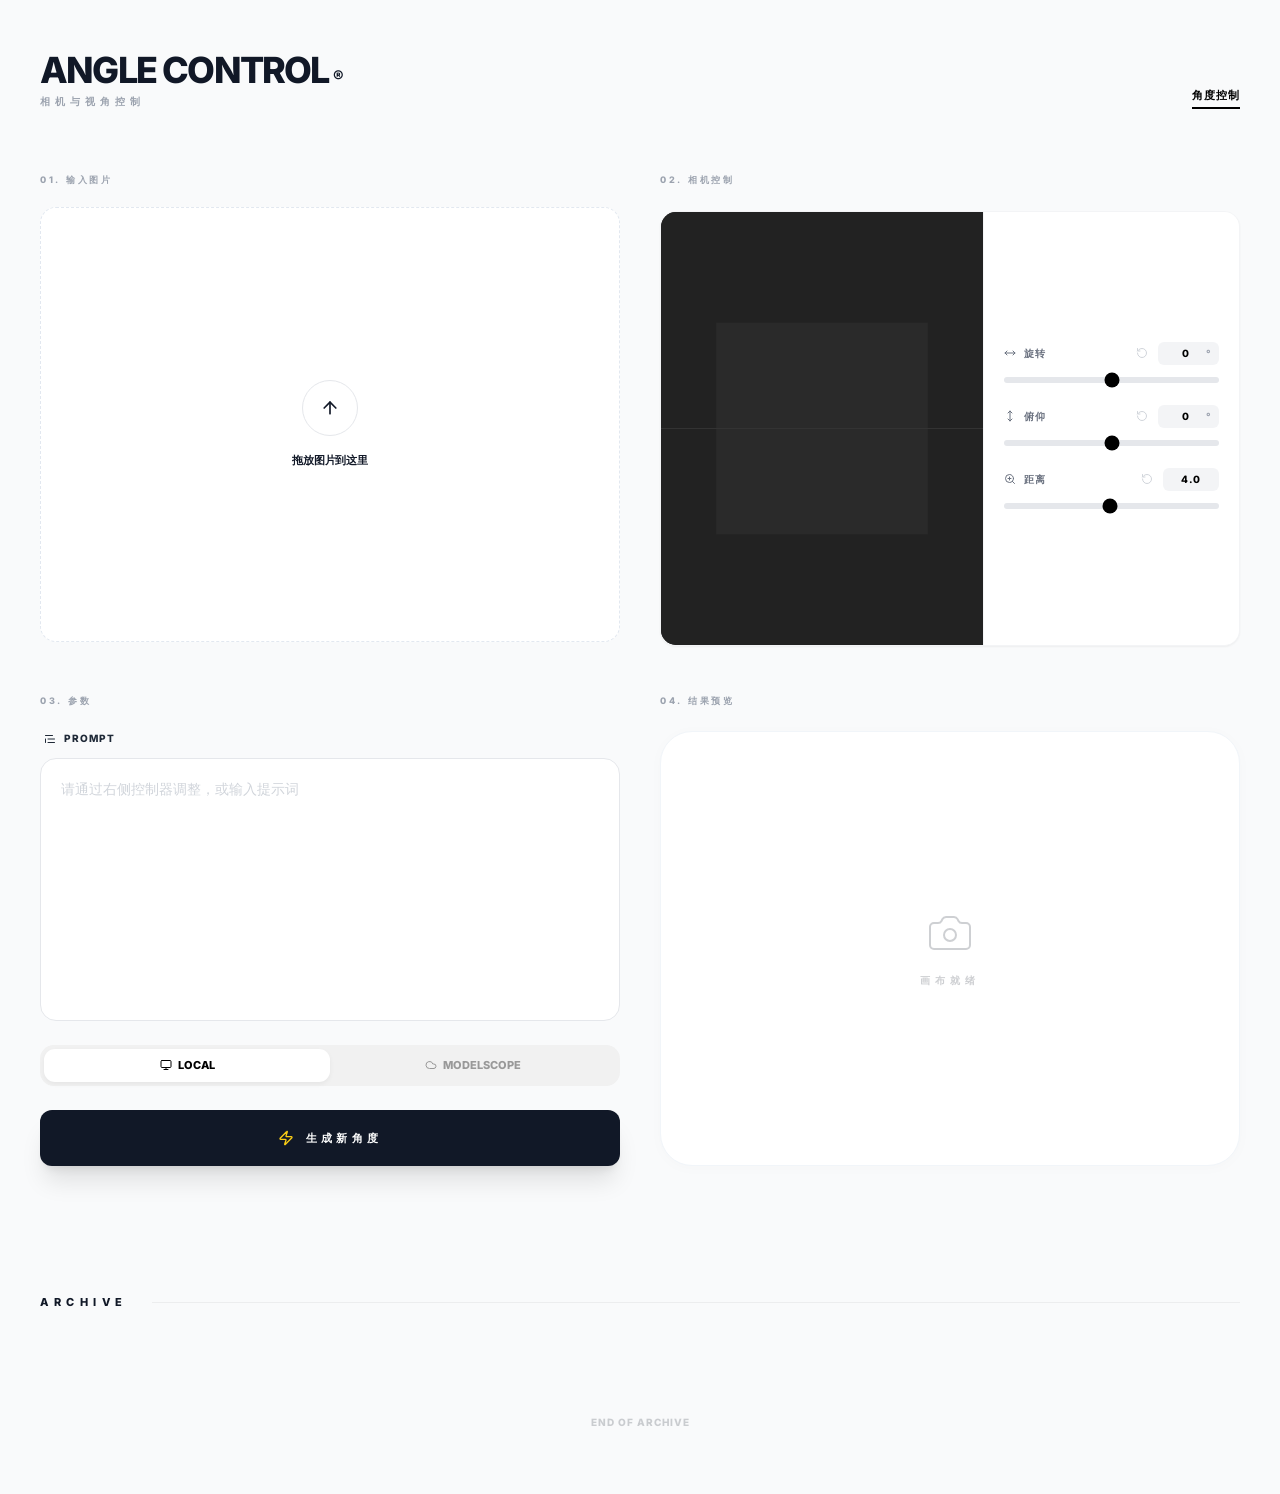
==== static/angle.html @ 1d572cfc "Add files via upload" ====
<!DOCTYPE html>
<html lang="zh-CN">

<head>
    <meta charset="UTF-8">
    <meta name="viewport" content="width=device-width, initial-scale=1.0">
    <link rel="icon" href="/static/images/logo.png" type="image/png">
    <title>Angle Control | 视角重塑</title>
    <script>
        (function(){
            try {
                var theme = localStorage.getItem('studio_theme') || localStorage.getItem('canvas_theme') || 'light';
                if(theme === 'dark') {
                    document.documentElement.classList.add('studio-theme-dark');
                    document.documentElement.classList.add('theme-dark');
                }
            } catch(e) {}
        })();
    </script>
    <script src="/static/vendor/js/tailwindcss-cdn.js?v=2026.05.25.4"></script>
    <script src="/static/vendor/js/lucide.js?v=2026.05.25.4"></script>
    <script src="/static/js/theme.js?v=2026.05.25.4"></script>
    <script src="/static/js/i18n.js?v=2026.05.25.4"></script>
    <script src="/static/js/image-preview.js?v=2026.05.25.4"></script>
    <script src="/static/js/history-bulk-manager.js?v=2026.05.25.4"></script>
    <script type="importmap">
        {
            "imports": {
                "three": "/static/vendor/js/three-0.160.0.module.js?v=2026.05.25.4"
            }
        }
    </script>
    <style>
        @import url('/static/vendor/css/fonts.css?v=2026.05.25.4');

        :root {
            --accent: #111827;
            --bg: #f9fafb;
            --card: #ffffff;
            --easing: cubic-bezier(0.4, 0, 0.2, 1);
        }

        /* --- 极简悬浮浅灰滚动条 (无底色/左移) --- */
        *::-webkit-scrollbar {
            width: 10px !important;
            height: 10px !important;
            background: transparent !important;
        }

        *::-webkit-scrollbar-track {
            background: transparent !important;
            border: none !important;
        }

        *::-webkit-scrollbar-thumb {
            background-color: #d8d8d8 !important;
            border: 3px solid transparent !important;
            border-right-width: 5px !important;
            /* 增加右侧间距，使滚动条向左位移 */
            background-clip: padding-box !important;
            border-radius: 10px !important;
        }

        *::-webkit-scrollbar-thumb:hover {
            background-color: #c0c0c0 !important;
        }

        *::-webkit-scrollbar-corner {
            background: transparent !important;
        }

        * {
            scrollbar-width: thin !important;
            scrollbar-color: #d8d8d8 transparent !important;
        }

        body {
            background-color: var(--bg);
            font-family: 'Inter', -apple-system, sans-serif;
            color: var(--accent);
            -webkit-font-smoothing: antialiased;
        }

        .container-box {
            max-width: 1280px;
            margin: 0 auto;
            padding: 0 40px;
            margin-top: 50px;
        }

        /* 统一组件风格 */
        .glass-btn {
            background: #111827;
            transition: all 0.3s var(--easing);
        }

        .glass-btn:hover {
            background: #000;
            transform: translateY(-1px);
            box-shadow: 0 12px 24px rgba(0, 0, 0, 0.1);
        }

        .glass-btn:active {
            transform: scale(0.98);
        }

        .upload-item {
            background: var(--card);
            border: 1px dashed #e2e8f0;
            transition: all 0.4s var(--easing);
        }

        .upload-item:hover {
            border-color: #000;
            background: #fff;
            transform: translateY(-2px);
        }

        .result-frame {
            background: #ffffff;
            border-radius: 32px;
            border: 1px solid #f1f5f9;
            box-shadow: 0 2px 15px rgba(0, 0, 0, 0.02);
        }

        .masonry-grid {
            display: grid;
            grid-template-columns: repeat(2, 1fr);
            gap: 1.25rem;
        }

        @media (min-width: 768px) {
            .masonry-grid {
                grid-template-columns: repeat(4, 1fr);
            }
        }

        .masonry-item {
            aspect-ratio: 1 / 1;
            background: #fff;
            border: 1px solid #f1f5f9;
            border-radius: 24px;
            overflow: hidden;
            transition: all 0.5s var(--easing);
            position: relative;
        }

        .masonry-item:hover {
            transform: translateY(-6px);
            box-shadow: 0 20px 40px rgba(0, 0, 0, 0.08);
        }

        .nano-input {
            background: #ffffff;
            border-radius: 16px;
            transition: all 0.3s ease;
            border: 1px solid #e5e7eb;
        }

        .nano-input:focus {
            background: #ffffff;
            box-shadow: 0 0 0 2px #000;
            border-color: transparent;
        }

        @keyframes b-loading {
            0% {
                transform: scale(1);
                background: #000;
            }

            50% {
                transform: scale(1.15);
                background: #444;
            }

            100% {
                transform: scale(1);
                background: #000;
            }
        }

        .loading-box {
            width: 10px;
            height: 10px;
            animation: b-loading 1s infinite var(--easing);
        }

        /* 复合切换组件样式 - 来自 zimage */
        .mode-switcher {
            position: relative;
            background: #f1f1f1;
            padding: 4px;
            border-radius: 14px;
            display: flex;
            width: 100%;
        }

        .mode-btn {
            position: relative;
            z-index: 10;
            flex: 1;
            padding: 8px 0;
            text-align: center;
            font-size: 11px;
            font-weight: 800;
            text-transform: uppercase;
            color: #999;
            transition: color 0.3s ease;
            cursor: pointer;
        }

        .mode-btn.active {
            color: #000;
        }

        .mode-glider {
            position: absolute;
            height: calc(100% - 8px);
            width: calc(50% - 4px);
            background: #fff;
            border-radius: 11px;
            box-shadow: 0 2px 5px rgba(0, 0, 0, 0.05);
            transition: transform 0.3s var(--easing);
            z-index: 1;
        }
    </style>
    <link rel="stylesheet" href="/static/css/theme.css?v=2026.05.25.4">
</head>

<body class="selection:bg-black selection:text-white">

    <div class="container-box">
        <header class="flex flex-col md:flex-row justify-between items-end mb-16 gap-6">
            <div class="space-y-1">
                <h1 class="text-4xl font-extrabold tracking-[-0.05em] flex items-center">
                    ANGLE CONTROL<span class="text-base mt-3 ml-1">®</span>
                </h1>
                <p class="text-[10px] font-bold uppercase tracking-[0.5em] text-gray-400" data-i18n="studio.cameraPerspective">Camera & Perspective Control
                </p>
            </div>
            <nav class="flex gap-8 text-[11px] font-bold uppercase tracking-widest text-gray-500">
                <span class="text-black border-b-2 border-black pb-1" data-i18n="nav.angle">Angle</span>
            </nav>
        </header>

        <main class="space-y-12">
            <!-- Row 1: Upload and 3D Control -->
            <div class="grid grid-cols-1 md:grid-cols-2 gap-10 items-start">
                <section class="group w-full">
                    <h3 class="text-[9px] font-black uppercase tracking-[0.3em] mb-5 text-gray-400">01. <span data-i18n="studio.inputSource">Input Source</span>
                    </h3>
                    <div id="dropzone"
                        class="upload-item relative overflow-hidden rounded-2xl aspect-[4/3] flex flex-col items-center justify-center cursor-pointer">
                        <input type="file" id="fileInput" class="hidden" accept="image/*">

                        <div id="uploadContent" class="text-center space-y-4">
                            <div
                                class="w-14 h-14 rounded-full border border-gray-200 bg-white flex items-center justify-center mx-auto group-hover:bg-black group-hover:text-white group-hover:border-black transition-all duration-500">
                                <i data-lucide="arrow-up" class="w-5 h-5"></i>
                            </div>
                            <p class="text-[11px] font-bold uppercase tracking-tight" data-i18n="studio.dropImage">Drop image here</p>
                        </div>

                        <img id="previewImg" class="hidden absolute inset-0 w-full h-full object-cover">

                        <div id="changeOverlay"
                            class="hidden absolute inset-0 bg-black/10 backdrop-blur-sm items-center justify-center opacity-0 hover:opacity-100 transition-opacity">
                            <span
                                class="bg-white px-5 py-2 rounded-full text-[10px] font-bold uppercase tracking-widest shadow-2xl" data-i18n="studio.change">Change</span>
                        </div>
                    </div>
                </section>

                <section id="cameraControl" class="space-y-6 w-full">
                    <h3 class="text-[9px] font-black uppercase tracking-[0.3em] text-gray-400">02. <span data-i18n="studio.cameraControl">Camera Control</span></h3>
                    <div
                        class="w-full aspect-[4/3] flex flex-col md:flex-row bg-white rounded-2xl border border-gray-100 shadow-sm overflow-hidden">
                        <!-- 3D View -->
                        <div id="threeContainer" class="relative flex-1 bg-[#222] h-full min-h-0"></div>

                        <!-- Controls -->
                        <div
                            class="w-full md:w-64 flex-shrink-0 p-5 flex flex-col justify-center gap-4 border-l border-gray-100 bg-white overflow-y-auto">
                            <!-- Horizontal -->
                            <div class="space-y-3">
                                <div
                                    class="flex justify-between items-center text-[10px] font-bold uppercase tracking-wider text-gray-500">
                                    <div class="flex items-center gap-2">
                                        <i data-lucide="move-horizontal" class="w-3 h-3"></i>
                                        <span data-i18n="studio.rotation">Rotation</span>
                                    </div>
                                    <div class="flex items-center gap-1.5">
                                        <button onclick="resetControl('h')"
                                            class="text-gray-300 hover:text-black transition-colors p-1" title="Reset">
                                            <i data-lucide="rotate-ccw" class="w-3 h-3"></i>
                                        </button>
                                        <div class="flex items-center bg-gray-100 rounded-md px-2">
                                            <input type="number" id="val-horizontal" value="0"
                                                class="w-10 bg-transparent py-1 text-black text-center outline-none border-none p-0 text-[10px] font-bold [appearance:textfield] [&::-webkit-outer-spin-button]:appearance-none [&::-webkit-inner-spin-button]:appearance-none"
                                                oninput="syncInput('h')">
                                            <span class="text-gray-400 select-none text-[10px]">°</span>
                                        </div>
                                    </div>
                                </div>
                                <input type="range" id="rotate-h" min="-90" max="90" value="0"
                                    class="w-full h-1.5 bg-gray-200 rounded-lg appearance-none cursor-pointer accent-black">
                            </div>

                            <!-- Vertical -->
                            <div class="space-y-3">
                                <div
                                    class="flex justify-between items-center text-[10px] font-bold uppercase tracking-wider text-gray-500">
                                    <div class="flex items-center gap-2">
                                        <i data-lucide="move-vertical" class="w-3 h-3"></i>
                                        <span data-i18n="studio.pitch">Pitch</span>
                                    </div>
                                    <div class="flex items-center gap-1.5">
                                        <button onclick="resetControl('v')"
                                            class="text-gray-300 hover:text-black transition-colors p-1" title="Reset">
                                            <i data-lucide="rotate-ccw" class="w-3 h-3"></i>
                                        </button>
                                        <div class="flex items-center bg-gray-100 rounded-md px-2">
                                            <input type="number" id="val-vertical" value="0"
                                                class="w-10 bg-transparent py-1 text-black text-center outline-none border-none p-0 text-[10px] font-bold [appearance:textfield] [&::-webkit-outer-spin-button]:appearance-none [&::-webkit-inner-spin-button]:appearance-none"
                                                oninput="syncInput('v')">
                                            <span class="text-gray-400 select-none text-[10px]">°</span>
                                        </div>
                                    </div>
                                </div>
                                <input type="range" id="rotate-v" min="-90" max="90" value="0"
                                    class="w-full h-1.5 bg-gray-200 rounded-lg appearance-none cursor-pointer accent-black">
                            </div>

                            <!-- Distance -->
                            <div class="space-y-3">
                                <div
                                    class="flex justify-between items-center text-[10px] font-bold uppercase tracking-wider text-gray-500">
                                    <div class="flex items-center gap-2">
                                        <i data-lucide="zoom-in" class="w-3 h-3"></i>
                                        <span data-i18n="studio.distance">Distance</span>
                                    </div>
                                    <div class="flex items-center gap-1.5">
                                        <button onclick="resetControl('d')"
                                            class="text-gray-300 hover:text-black transition-colors p-1" title="Reset">
                                            <i data-lucide="rotate-ccw" class="w-3 h-3"></i>
                                        </button>
                                        <div class="flex items-center bg-gray-100 rounded-md px-2">
                                            <input type="number" id="val-distance" value="4.0" step="0.1"
                                                class="w-10 bg-transparent py-1 text-black text-center outline-none border-none p-0 text-[10px] font-bold [appearance:textfield] [&::-webkit-outer-spin-button]:appearance-none [&::-webkit-inner-spin-button]:appearance-none"
                                                oninput="syncInput('d')">
                                        </div>
                                    </div>
                                </div>
                                <input type="range" id="distance" min="0.1" max="8" value="4" step="0.1"
                                    class="w-full h-1.5 bg-gray-200 rounded-lg appearance-none cursor-pointer accent-black">
                            </div>
                        </div>
                    </div>
                </section>
            </div>

            <!-- Row 2: Parameters & Result -->
            <div class="grid grid-cols-1 md:grid-cols-2 gap-10 items-stretch">
                <section class="flex flex-col space-y-6">
                    <h3 class="text-[9px] font-black uppercase tracking-[0.3em] text-gray-400">03. <span data-i18n="studio.parameters">Parameters</span></h3>

                    <div class="space-y-3 flex-1 flex flex-col">
                        <div class="flex items-center gap-2 text-gray-800 ml-1">
                            <i data-lucide="text-quote" class="w-3 h-3"></i>
                            <span class="text-[10px] font-bold uppercase tracking-widest">Prompt</span>
                        </div>
                        <textarea id="promptInput"
                            class="nano-input w-full flex-1 p-5 text-sm outline-none resize-none placeholder-gray-300"
                            placeholder="请通过右侧控制器调整，或输入提示词"></textarea>
                    </div>

                    <!-- Engine Switcher -->
                    <div class="mode-switcher">
                        <div id="modeLocal" class="mode-btn active flex items-center justify-center gap-1.5"
                            onclick="switchEngine('local')">
                            <i data-lucide="monitor" class="w-3 h-3"></i>
                            <span>Local</span>
                        </div>
                        <div id="modeCloud" class="mode-btn flex items-center justify-center gap-1.5"
                            onclick="switchEngine('cloud')">
                            <i data-lucide="cloud" class="w-3 h-3"></i>
                            <span>ModelScope</span>
                        </div>
                        <div id="glider" class="mode-glider"></div>
                    </div>

                    <button id="genBtn" onclick="handleGenerate()"
                        class="glass-btn w-full py-5 text-white rounded-xl font-bold text-[11px] uppercase tracking-[0.4em] flex items-center justify-center gap-3 shadow-xl shadow-black/10 disabled:opacity-50 disabled:cursor-not-allowed">
                        <i data-lucide="zap" id="btnIcon" class="w-4 h-4 text-yellow-400"></i>
                        <span id="btnText" data-i18n="studio.generateAngle">Generate New Angle</span>
                    </button>
                </section>

                <section class="space-y-6 flex flex-col">
                    <h3 class="text-[9px] font-black uppercase tracking-[0.3em] text-gray-400">04. <span data-i18n="studio.resultPreview">Result Preview</span></h3>
                    <div id="resultBox"
                        class="result-frame relative aspect-[4/3] w-full flex items-center justify-center overflow-hidden group">
                        <div id="emptyState" class="text-center space-y-4 opacity-20">
                            <i data-lucide="camera" class="w-12 h-12 mx-auto stroke-[1px]"></i>
                            <p class="text-[10px] font-black tracking-[0.5em] uppercase" data-i18n="studio.canvasReady">Canvas Ready</p>
                        </div>

                        <div id="loadingState" class="hidden flex flex-col items-center gap-5 w-full max-w-[80%]">
                            <div class="loading-box"></div>
                            <p class="text-[10px] font-bold uppercase tracking-[0.4em] animate-pulse" data-i18n="studio.processing">Processing...</p>
                            <!-- Progress Bar -->
                            <div id="cloud-progress-container" class="hidden w-full mt-4">
                                <div class="flex justify-between text-[9px] font-bold text-gray-400 mb-1 uppercase tracking-widest">
                                    <span id="cloud-status-text">Pending...</span>
                                    <span id="cloud-percent">0%</span>
                                </div>
                                <div class="w-full bg-gray-100 rounded-full h-1.5 overflow-hidden">
                                    <div id="cloud-progress-bar" class="bg-black h-full rounded-full transition-all duration-300" style="width: 0%"></div>
                                </div>
                            </div>
                        </div>

                        <div id="textResult"
                            class="hidden w-full h-full p-12 flex flex-col items-center justify-center text-center space-y-8">
                            <i data-lucide="terminal" class="w-12 h-12 text-gray-300 mx-auto"></i>
                            <div class="space-y-4 max-w-md">
                                <p class="text-[10px] font-bold uppercase tracking-[0.5em] text-gray-400" data-i18n="studio.generatedCommand">Generated
                                    Command
                                </p>
                                <h2 id="generatedText" class="text-2xl font-bold leading-relaxed text-gray-900"></h2>
                            </div>
                            <button onclick="copyText()"
                                class="px-8 py-3 bg-gray-100 hover:bg-black hover:text-white rounded-full text-[10px] font-bold uppercase tracking-widest transition-all flex items-center gap-2">
                                <i data-lucide="copy" class="w-3 h-3"></i><span data-i18n="studio.copy">Copy</span>
                            </button>
                        </div>

                        <img id="outputImg"
                            class="hidden w-full h-full object-contain p-8 cursor-zoom-in transition-all duration-700 hover:scale-[1.02]"
                            onclick="zoomImage()">

                        <a id="downloadBtn" href="#" download
                            class="hidden absolute bottom-8 right-8 w-14 h-14 bg-white shadow-2xl rounded-2xl flex items-center justify-center hover:bg-black hover:text-white transition-all duration-500 border border-gray-100">
                            <i data-lucide="download" class="w-5 h-5"></i>
                        </a>
                    </div>
                </section>
            </div>
        </main>

        <section class="mt-32">
            <div class="flex items-center gap-6 mb-10">
                <h2 class="text-[11px] font-black uppercase tracking-[0.5em]">Archive</h2>
                <div class="h-px flex-1 bg-black/5"></div>
            </div>
            <div id="masonry" class="masonry-grid"></div>
            <div id="loadMoreTrigger"
                class="py-16 text-center opacity-20 text-[10px] font-bold uppercase tracking-widest">
                End of Archive
            </div>
        </section>
    </div>

    <div id="lightbox" onclick="handleOutsideClick(event)"
        class="hidden fixed inset-0 z-50 bg-white/95 backdrop-blur-3xl flex items-center justify-center p-8">
        <button onclick="closeLightbox()"
            class="absolute top-10 right-10 p-2 hover:rotate-90 transition-transform duration-500">
            <i data-lucide="x" class="w-8 h-8"></i>
        </button>

        <div class="w-full h-full flex flex-col items-center justify-center" style="max-width:min(1280px, 92vw)">
            <div id="lightboxFrame" class="studio-preview-frame hidden">
                <img id="lightboxImg" src="" class="studio-preview-img" alt="preview">
                <div id="lightboxRes" data-no-pan
                    class="absolute top-4 left-4 bg-black/30 backdrop-blur-md border border-white/20 text-white px-3 py-1.5 rounded-full text-[10px] font-medium tracking-wider opacity-0 transition-opacity duration-300 pointer-events-none z-10">
                </div>
            </div>
            <div class="mt-8">
                <button onclick="downloadLightboxImage()"
                    class="px-10 py-4 bg-black text-white rounded-full text-[10px] font-black uppercase tracking-widest flex items-center gap-3 shadow-xl">
                    <i data-lucide="save" class="w-4 h-4"></i> Save Master
                </button>
            </div>
        </div>
    </div>

    <script type="module">
        import * as THREE from 'three';

        // Initialize WebSocket Listener for Cloud Progress
        window.addEventListener('message', function(event) {
            const data = event.data;
            if (data && data.type === 'cloud_status') {
                updateCloudProgress(data);
            }
        });

        function updateCloudProgress(data) {
            const container = document.getElementById('cloud-progress-container');
            const statusText = document.getElementById('cloud-status-text');
            const progressBar = document.getElementById('cloud-progress-bar');
            const percentText = document.getElementById('cloud-percent');

            if (!container || !statusText || !progressBar) return;

            // Show container if hidden
            if (container.classList.contains('hidden')) {
                container.classList.remove('hidden');
            }

            // Update UI
            if (data.status) {
                // Simplify status text (remove internal details if needed)
                let displayStatus = data.status;
                if (displayStatus.includes("PENDING")) displayStatus = "Queueing...";
                if (displayStatus.includes("RUNNING")) displayStatus = "Generating...";
                statusText.innerText = displayStatus;
            }

            if (typeof data.progress !== 'undefined' && typeof data.total !== 'undefined') {
                const percent = Math.min(100, Math.round((data.progress / data.total) * 100));
                progressBar.style.width = `${percent}%`;
                percentText.innerText = `${percent}%`;
            }
        }

        const container = document.getElementById('threeContainer');
        const scene = new THREE.Scene();
        scene.background = new THREE.Color(0x222222);

        // Camera setup
        const camera = new THREE.PerspectiveCamera(75, 1, 0.1, 1000);

        // Renderer setup
        const renderer = new THREE.WebGLRenderer({ antialias: true, alpha: true });
        renderer.setSize(container.clientWidth, container.clientHeight);
        renderer.setPixelRatio(window.devicePixelRatio);
        container.appendChild(renderer.domElement);

        // Objects
        const geometry = new THREE.PlaneGeometry(3, 3);
        const material = new THREE.MeshStandardMaterial({
            color: 0x444444,
            side: THREE.DoubleSide
        });
        const cube = new THREE.Mesh(geometry, material);
        scene.add(cube);

        const gridHelper = new THREE.GridHelper(20, 20, 0x444444, 0x333333);
        scene.add(gridHelper);

        // Lighting
        const ambientLight = new THREE.AmbientLight(0xffffff, 0.6);
        scene.add(ambientLight);
        const pointLight = new THREE.DirectionalLight(0xffffff, 1);
        pointLight.position.set(5, 10, 7);
        scene.add(pointLight);

        // Camera Logic
        const sliderH = document.getElementById('rotate-h');
        const sliderV = document.getElementById('rotate-v');
        const sliderD = document.getElementById('distance');
        const valH = document.getElementById('val-horizontal');
        const valV = document.getElementById('val-vertical');
        const valD = document.getElementById('val-distance');

        window.updateCamera = function () {
            const lon = parseFloat(sliderH.value);
            const lat = parseFloat(sliderV.value);
            const dist = parseFloat(sliderD.value);

            // Sync inputs (avoid overwriting if active)
            if (document.activeElement !== valH) valH.value = lon;
            if (document.activeElement !== valV) valV.value = lat;
            if (document.activeElement !== valD) valD.value = dist.toFixed(1);

            const phi = THREE.MathUtils.degToRad(90 - lat);
            const theta = THREE.MathUtils.degToRad(lon);

            camera.position.x = dist * Math.sin(phi) * Math.sin(theta);
            camera.position.y = dist * Math.cos(phi);
            camera.position.z = dist * Math.sin(phi) * Math.cos(theta);
            camera.lookAt(0, 0, 0);

            // Real-time update prompt
            updatePromptWithAngle(lon, lat, dist);
        }

        window.syncInput = (type) => {
            if (type === 'h') {
                let v = parseFloat(valH.value);
                if (!isNaN(v)) sliderH.value = v;
            } else if (type === 'v') {
                let v = parseFloat(valV.value);
                if (!isNaN(v)) sliderV.value = v;
            } else if (type === 'd') {
                let v = parseFloat(valD.value);
                if (!isNaN(v)) sliderD.value = v;
            }
            window.updateCamera();
        };

        window.resetControl = (type) => {
            if (type === 'h') {
                sliderH.value = 0;
                valH.value = 0;
            } else if (type === 'v') {
                sliderV.value = 0;
                valV.value = 0;
            } else if (type === 'd') {
                sliderD.value = 4;
                valD.value = 4;
            }
            window.updateCamera();
        };

        function updatePromptWithAngle(h, v, d) {
            let parts = [];
            if (h !== 0) {
                const dir = h > 0 ? "向右" : "向左";
                parts.push(`${dir}旋转${Math.abs(h)}度`);
            }
            if (v !== 0) {
                const dir = v > 0 ? "俯视" : "仰视";
                parts.push(`${dir}${Math.abs(v)}度`);
            }

            // Distance logic
            let lensText = "";
            if (d > 4) {
                lensText = "使用广角镜头";
            } else if (d < 4) {
                lensText = "使用特写镜头";
            }

            // Removed "保持原位" default text to show placeholder

            let resultText = "";
            if (parts.length > 0) {
                resultText = `将相机${parts.join("，")}`;
            }

            if (lensText) {
                resultText += (resultText ? "，" : "将相机") + lensText;
            }

            const promptInput = document.getElementById('promptInput');
            let currentText = promptInput.value;

            // Regex to find existing angle command (including lens info)
            const regex = /将相机.*?(?=(\n|$))/g;

            if (regex.test(currentText)) {
                // Replace existing
                promptInput.value = currentText.replace(regex, resultText);
            } else {
                // Append if not exists and resultText is not empty
                if (resultText) {
                    if (currentText.trim()) {
                        promptInput.value = currentText.trim() + '\n' + resultText;
                    } else {
                        promptInput.value = resultText;
                    }
                }
            }
        }

        sliderH.addEventListener('input', window.updateCamera);
        sliderV.addEventListener('input', window.updateCamera);
        sliderD.addEventListener('input', window.updateCamera);
        window.updateCamera();

        // Animation Loop
        function animate() {
            requestAnimationFrame(animate);
            renderer.render(scene, camera);
        }
        animate();

        // Handle Resize
        const resizeObserver = new ResizeObserver(() => {
            const w = container.clientWidth;
            const h = container.clientHeight;
            camera.aspect = w / h;
            camera.updateProjectionMatrix();
            renderer.setSize(w, h);
        });
        resizeObserver.observe(container);

        // Expose function to update texture
        window.update3DTexture = (url) => {
            new THREE.TextureLoader().load(url, (texture) => {
                texture.colorSpace = THREE.SRGBColorSpace;

                // Adjust plane aspect ratio to match image
                const imageAspect = texture.image.width / texture.image.height;
                cube.scale.set(1, 1 / imageAspect, 1);
                if (imageAspect > 1) {
                    cube.scale.set(1, 1 / imageAspect, 1);
                    // Reset base scale to 3
                    cube.geometry.dispose();
                    cube.geometry = new THREE.PlaneGeometry(3, 3 / imageAspect);
                    cube.scale.set(1, 1, 1);
                } else {
                    cube.geometry.dispose();
                    cube.geometry = new THREE.PlaneGeometry(3 * imageAspect, 3);
                    cube.scale.set(1, 1, 1);
                }

                cube.material = new THREE.MeshBasicMaterial({
                    map: texture,
                    side: THREE.DoubleSide
                });
                cube.material.needsUpdate = true;

                // Show control panel (already visible, but keep logic safe)
                document.getElementById('cameraControl').classList.remove('hidden');

                // Force resize check after texture load
                setTimeout(() => {
                    const w = container.clientWidth;
                    const h = container.clientHeight;
                    camera.aspect = w / h;
                    camera.updateProjectionMatrix();
                    renderer.setSize(w, h);
                }, 100);
            });
        };
    </script>

    <script>
        lucide.createIcons();
        function tr(key){ return window.StudioI18n ? StudioI18n.t(key) : key; }
        function applyLanguage(lang){
            if(lang && window.StudioI18n) StudioI18n.set(lang);
            document.title = tr('nav.angle');
            const btnText = document.getElementById('btnText');
            if(btnText && !document.getElementById('genBtn')?.disabled) btnText.textContent = tr('studio.generateAngle');
        }
        window.addEventListener('message', event => {
            if(event.data?.type === 'studio-lang') applyLanguage(event.data.lang);
        });
        window.addEventListener('studio-lang-change', () => { document.title = tr('nav.angle'); });
        
        // --- Engine Switcher Logic (UI Only) ---
        let currentEngine = 'local';
        const ENGINE_MODE_KEY = 'angle_engine_mode';

        window.switchEngine = function(mode) {
            currentEngine = mode;
            localStorage.setItem(ENGINE_MODE_KEY, mode);

            const glider = document.getElementById('glider');
            const localBtn = document.getElementById('modeLocal');
            const cloudBtn = document.getElementById('modeCloud');

            if (mode === 'local') {
                glider.style.transform = 'translateX(0)';
                localBtn.classList.add('active');
                cloudBtn.classList.remove('active');
            } else {
                glider.style.transform = 'translateX(100%)';
                cloudBtn.classList.add('active');
                localBtn.classList.remove('active');
            }
        };

        function generateUUID() {
            if (typeof crypto !== 'undefined' && crypto.randomUUID) {
                try { return crypto.randomUUID(); } catch (e) { }
            }
            return 'xxxxxxxx-xxxx-4xxx-yxxx-xxxxxxxxxxxx'.replace(/[xy]/g, function (c) {
                var r = Math.random() * 16 | 0, v = c == 'x' ? r : (r & 0x3 | 0x8);
                return v.toString(16);
            });
        }
        const CLIENT_ID = localStorage.getItem("client_id") || generateUUID();
        localStorage.setItem("client_id", CLIENT_ID);

        let uploadedPath = "";
        let uploadedFile = null; // Store raw file for cloud upload
        let currentResult = null;
        let allHistory = [];
        let currentIndex = 0;
        const PAGE_SIZE = 30;

        const dropzone = document.getElementById('dropzone');
        const fileInput = document.getElementById('fileInput');
        const previewImg = document.getElementById('previewImg');
        const promptInput = document.getElementById('promptInput');

        dropzone.onclick = () => fileInput.click();
        fileInput.onchange = (e) => handleFile(e.target.files[0]);

        // Drag and Drop
        dropzone.addEventListener('dragover', (e) => {
            e.preventDefault();
            dropzone.classList.add('border-black', 'bg-gray-50');
        });
        dropzone.addEventListener('dragleave', () => {
            dropzone.classList.remove('border-black', 'bg-gray-50');
        });
        dropzone.addEventListener('drop', (e) => {
            e.preventDefault();
            dropzone.classList.remove('border-black', 'bg-gray-50');
            if (e.dataTransfer.files && e.dataTransfer.files[0]) {
                handleFile(e.dataTransfer.files[0]);
            }
        });

        // Paste support
        let isHovering = false;
        dropzone.addEventListener('mouseenter', () => isHovering = true);
        dropzone.addEventListener('mouseleave', () => isHovering = false);
        window.addEventListener('paste', (e) => {
            if (!isHovering) return;
            const items = (e.clipboardData || e.originalEvent.clipboardData).items;
            for (let item of items) {
                if (item.kind === 'file' && item.type.startsWith('image/')) {
                    const file = item.getAsFile();
                    handleFile(file);
                    break;
                }
            }
        });

        async function handleFile(file) {
            if (!file) return;
            uploadedFile = file; // Store for cloud usage
            const btn = document.getElementById('genBtn');
            const btnText = document.getElementById('btnText');

            btn.disabled = true;
            btnText.innerText = tr('studio.uploading');

            const reader = new FileReader();
            reader.onload = (e) => {
                previewImg.src = e.target.result;
                previewImg.classList.remove('hidden');
                document.getElementById('uploadContent').classList.add('opacity-0');
                document.getElementById('changeOverlay').classList.replace('hidden', 'flex');

                // Automatically apply to 3D scene
                if (window.update3DTexture) {
                    window.update3DTexture(e.target.result);
                }
            };
            reader.readAsDataURL(file);

            const formData = new FormData();
            formData.append('files', file);
            try {
                const res = await fetch('/api/upload', { method: 'POST', body: formData });
                const data = await res.json();
                uploadedPath = data.files[0].comfy_name;
                btn.disabled = false;
                btnText.innerText = tr('studio.generateAngle');
            } catch (err) {
                console.error("Upload error");
                btnText.innerText = tr('studio.uploadFailed');
                btn.disabled = false;
            }
        }

        function applyAngleToPrompt() {
            const h = parseInt(document.getElementById('rotate-h').value);
            const v = parseInt(document.getElementById('rotate-v').value);

            let parts = [];
            if (h !== 0) {
                const dir = h > 0 ? "向右" : "向左";
                parts.push(`${dir}旋转${Math.abs(h)}度`);
            }
            if (v !== 0) {
                const dir = v > 0 ? "俯视" : "仰视";
                parts.push(`${dir}${Math.abs(v)}度`);
            }

            if (parts.length === 0) {
                parts.push("保持原位");
            }

            const resultText = `将相机${parts.join("，")}`;

            const promptInput = document.getElementById('promptInput');
            // Check if there is existing content, if so append new line
            if (promptInput.value.trim()) {
                promptInput.value += '\n' + resultText;
            } else {
                promptInput.value = resultText;
            }

            // Visual feedback
            promptInput.style.transition = "0.2s";
            promptInput.style.borderColor = "#000";
            promptInput.style.boxShadow = "0 0 0 2px rgba(0,0,0,0.1)";
            setTimeout(() => {
                promptInput.style.borderColor = "";
                promptInput.style.boxShadow = "";
            }, 500);
        }

        async function runCloudTask() {
            if (!uploadedFile) throw new Error("Please upload an image first");

            // Get token from centralized management (Personal -> Global)
            let token = localStorage.getItem('modelscope_api_token');
            
            if (!token) {
                try {
                    const res = await fetch('/api/config/token');
                    if (res.ok) {
                        const data = await res.json();
                        if (data.token) token = data.token;
                    }
                } catch (e) {
                    console.warn("Failed to fetch global token", e);
                }
            }

            if (!token) {
                if (window.parent && typeof window.parent.openTokenModal === 'function') {
                    window.parent.openTokenModal();
                    // Allow the error to propagate so user sees the message
                    // const err = new Error("请先点击右上角设置 ModelScope Token");
                    // err.silent = true;
                    // throw err;
                }
                throw new Error("请先点击右上角设置 ModelScope Token");
            }

            // Convert image to Base64
            const toBase64 = file => new Promise((resolve, reject) => {
                const reader = new FileReader();
                reader.readAsDataURL(file);
                reader.onload = () => resolve(reader.result);
                reader.onerror = error => reject(error);
            });

            const dataUri = await toBase64(uploadedFile);
            console.log("DataURI generated, length:", dataUri.length);

            // Submit task via dedicated Angle endpoint
            // Get Client ID from parent if available
            let clientId = null;
            try {
                if (window.parent && window.parent.CID) {
                    clientId = window.parent.CID;
                }
            } catch (e) { console.warn("Cannot access parent CID", e); }

            const payload = {
                "prompt": promptInput.value,
                "api_key": token,
                "type": "angle",
                "model": "Qwen/Qwen-Image-Edit-2511",
                "image_urls": [dataUri],
                "client_id": clientId
            };

            // Reset Progress Bar
            document.getElementById('cloud-progress-container').classList.add('hidden');
            document.getElementById('cloud-progress-bar').style.width = '0%';
            document.getElementById('cloud-percent').innerText = '0%';

            let response;
            try {
                 response = await fetch('/api/angle/generate', {
                    method: 'POST',
                    headers: { 'Content-Type': 'application/json' },
                    body: JSON.stringify(payload)
                });
            } catch (netErr) {
                 throw new Error(`Network Error: ${netErr.message}`);
            }

            // Handle Timeout / Continue Loop
            while (response.ok) {
                 const data = await response.json();
                 
                 // If success with URL
                 if (data.url) {
                     return { images: [data.url] };
                 }

                 // If timeout status, ask user
                 if (data.status === 'timeout') {
                     const taskId = data.task_id;
                     const userContinue = confirm("Cloud generation is taking longer than expected (300s). The queue might be full.\n\nDo you want to continue waiting?");
                     
                     if (userContinue) {
                         // Call poll endpoint
                         const pollPayload = {
                             "task_id": taskId,
                             "api_key": token,
                             "client_id": clientId
                         };
                         
                         // Update UI to show we are still waiting
                         updateCloudProgress({status: "Resuming...", progress: 0, total: 150});
                         
                         response = await fetch('/api/angle/poll_status', {
                            method: 'POST',
                            headers: { 'Content-Type': 'application/json' },
                            body: JSON.stringify(pollPayload)
                         });
                         continue; // Loop back to check response
                     } else {
                         throw new Error("User cancelled waiting.");
                     }
                 }
                 
                 // Unknown success response
                 throw new Error("Unknown response format");
            }

            if (!response.ok) {
                 const errText = await response.text();
                 // Try to parse JSON error if possible
                 try {
                     const errJson = JSON.parse(errText);
                     if (errJson.detail) throw new Error(errJson.detail);
                 } catch (e) {}
                 throw new Error(`Generation Failed: ${errText}`);
            }

            const data = await response.json();
            if (data.url) {
                return {
                    images: [data.url]
                };
            } else {
                throw new Error("No image URL in response");
            }
        }

        async function handleGenerate() {
            if (!uploadedPath && currentEngine === 'local') {
                // ... existing local check ...
                const dropzone = document.getElementById('dropzone');
                dropzone.style.transition = "0.2s";
                dropzone.style.borderColor = "#ef4444";
                dropzone.style.transform = "scale(0.98)";
                setTimeout(() => {
                    dropzone.style.borderColor = "";
                    dropzone.style.transform = "scale(1)";
                }, 300);
                return;
            }
            
            if (!uploadedFile && currentEngine === 'cloud') {
                 alert("Please upload an image first");
                 return;
            }

            // Allow manual prompt even if angle not applied, but require prompt input
            if (!promptInput.value.trim()) {
                promptInput.style.transition = "0.2s";
                promptInput.style.borderColor = "#ef4444";
                setTimeout(() => {
                    promptInput.style.borderColor = "";
                }, 300);
                return;
            }

            const btn = document.getElementById('genBtn');
            const btnText = document.getElementById('btnText');

            btn.disabled = true;
            btn.style.backgroundColor = '#333';
            btn.innerHTML = `<i data-lucide="zap" class="w-4 h-4 text-yellow-400 fill-yellow-400 animate-pulse"></i><span class="tracking-[0.4em] text-[11px] uppercase">${tr('studio.processing')}</span>`;
            lucide.createIcons();

            document.getElementById('emptyState').classList.add('hidden');
            document.getElementById('outputImg').classList.add('hidden');
            document.getElementById('textResult').classList.add('hidden'); // Ensure text result is hidden
            document.getElementById('loadingState').classList.remove('hidden');

            try {
                let data;
                
                if (currentEngine === 'cloud') {
                    // Cloud Logic
                    data = await runCloudTask();
                } else {
                    // Local Logic
                    const seed = Math.floor(Math.random() * 1000000000000000);
                    const res = await fetch('/api/generate', {
                        method: 'POST',
                        headers: { 'Content-Type': 'application/json' },
                        body: JSON.stringify({
                            workflow_json: "2511.json",
                            params: {
                                "31": { "image": uploadedPath },
                                "11": { "prompt": promptInput.value },
                                "14": { "seed": seed }
                            },
                            type: "angle",
                            client_id: CLIENT_ID
                        })
                    });
                    data = await res.json();
                    if (data.error) throw new Error(data.error);
                    if (!data.images?.length) throw new Error("No images returned");
                }

                currentResult = data;
                const outputImg = document.getElementById('outputImg');
                const downloadBtn = document.getElementById('downloadBtn');

                outputImg.src = data.images[0];
                outputImg.classList.remove('hidden');
                document.getElementById('loadingState').classList.add('hidden');

                downloadBtn.href = data.images[0];
                downloadBtn.classList.remove('hidden');
                downloadBtn.download = `Angle-${Date.now()}.png`;

                btn.style.backgroundColor = '';
                btn.innerHTML = `<i data-lucide="zap" class="w-4 h-4 text-yellow-400"></i><span id="btnText">${tr('studio.generateAngle')}</span>`;
                btn.disabled = false;
                lucide.createIcons();

                // Add to history
                renderImageCard({
                    images: data.images,
                    prompt: promptInput.value,
                    timestamp: Date.now(),
                    is_cloud: (currentEngine === 'cloud')
                }, true);

            } catch (err) {
                console.error(err);
                btn.style.backgroundColor = '';
                btn.innerHTML = `<i data-lucide="zap" class="w-4 h-4 text-yellow-400"></i><span id="btnText">Generation Failed</span>`;
                lucide.createIcons();
                document.getElementById('loadingState').classList.add('hidden');
                document.getElementById('emptyState').classList.remove('hidden');
                btn.disabled = false;
                if (!err.silent) {
                    alert(err.message);
                }
            }
        }

        window.copyText = () => {
            const text = document.getElementById('generatedText').innerText;
            navigator.clipboard.writeText(text).then(() => {
                const btn = document.querySelector('#textResult button');
                const originalHTML = btn.innerHTML;
                btn.innerHTML = `<i data-lucide="check" class="w-3 h-3"></i> Copied`;
                setTimeout(() => {
                    btn.innerHTML = originalHTML;
                    lucide.createIcons();
                }, 2000);
            });
        };

        // History Management
        function renderImageCard(data, isNew = false) {
            const masonry = document.getElementById('masonry');
            const imgUrl = data.images ? data.images[0] : '';
            if (!imgUrl) return;

            const card = document.createElement('div');
            card.dataset.historyTs = data.timestamp;
            card.className = "masonry-item relative group cursor-pointer";

            card.onclick = () => { if(document.body.classList.contains('history-bulk-selecting')) return; openLightbox(imgUrl); };
            
            // ModelScope Badge
            const isCloud = data.is_cloud || (imgUrl && imgUrl.includes('cloud_angle'));
            const badgeHtml = isCloud ? `
                <div class="absolute top-3 left-3 z-10">
                    <img src="/static/images/modelscope.gif" class="h-4 w-auto object-contain bg-white/90 rounded-full p-0.5 shadow-sm">
                </div>
            ` : '';

            card.innerHTML = `
                <img src="${imgUrl}" class="w-full h-full object-cover block transform group-hover:scale-105 transition-transform duration-[1.5s]">
                ${badgeHtml}
                <div class="absolute inset-0 bg-gradient-to-t from-black/80 via-transparent to-transparent opacity-0 group-hover:opacity-100 transition-all duration-300 p-6 flex flex-col justify-end pointer-events-none">
                    <p class="text-white text-[10px] font-bold uppercase tracking-widest line-clamp-2">${data.prompt || "Angle Control"}</p>
                </div>
            `;

            if (isNew) masonry.prepend(card);
            else masonry.appendChild(card);
        }

        function loadNextPage() {
            const batch = allHistory.slice(currentIndex, currentIndex + PAGE_SIZE);
            if (batch.length === 0) {
                const el = document.getElementById('loadMoreTrigger');
                if (el) el.innerText = "End of Archive";
                return;
            }
            batch.forEach(item => renderImageCard(item, false));
            currentIndex += PAGE_SIZE;
        }

        async function loadHistory() {
            try {
                const res = await fetch('/api/history?type=angle');
                const history = await res.json();
                if (history && Array.isArray(history)) {
                    allHistory = history;
                    document.getElementById('masonry').innerHTML = '';
                    currentIndex = 0;
                    loadNextPage();
                }
            } catch (e) { console.error(e); }
        }

        // Lightbox
        let lightboxPreview = null;
        function ensureLightboxPreview(){
            if(!lightboxPreview && window.StudioImagePreview){
                lightboxPreview = StudioImagePreview.attach(document.getElementById('lightboxFrame'));
            }
            return lightboxPreview;
        }
        function openLightbox(url) {
            const frame = document.getElementById('lightboxFrame');
            const img = document.getElementById('lightboxImg');
            const resPill = document.getElementById('lightboxRes');

            resPill.style.opacity = '0';
            ensureLightboxPreview();
            if(lightboxPreview) lightboxPreview.reset();
            img.src = url;

            const lb = document.getElementById('lightbox');
            lb.classList.replace('hidden', 'flex');
            frame.classList.remove('hidden');
            document.body.style.overflow = 'hidden';

            const updateRes = () => {
                if (img.naturalWidth) {
                    resPill.innerText = `${img.naturalWidth} x ${img.naturalHeight}`;
                    resPill.style.opacity = '1';
                }
            };

            img.onload = updateRes;
            if (img.complete) updateRes();
        }

        function closeLightbox() {
            if(lightboxPreview) lightboxPreview.reset();
            const lb = document.getElementById('lightbox');
            lb.classList.replace('flex', 'hidden');
            document.body.style.overflow = 'auto';
        }

        function handleOutsideClick(e) {
            if (e.target.id === 'lightbox') closeLightbox();
        }

        function downloadLightboxImage() {
            const imgUrl = document.getElementById('lightboxImg').src;
            const link = document.createElement('a');
            link.href = imgUrl;
            link.download = `Angle-Master-${Date.now()}.png`;
            document.body.appendChild(link);
            link.click();
            document.body.removeChild(link);
        }

        function zoomImage() {
            if (currentResult && currentResult.images && currentResult.images[0]) {
                openLightbox(currentResult.images[0]);
            }
        }

        // Init
        const observer = new IntersectionObserver((entries) => {
            if (entries[0].isIntersecting && allHistory.length > 0) {
                loadNextPage();
            }
        }, { threshold: 0.1 });

        window.onload = () => {
            applyLanguage();
            // Restore engine mode
            const savedMode = localStorage.getItem(ENGINE_MODE_KEY);
            if (savedMode && (savedMode === 'local' || savedMode === 'cloud')) {
                switchEngine(savedMode);
            }

            loadHistory();
            window.HistoryBulkManager?.attach({masonry:'#masonry'});
            observer.observe(document.getElementById('loadMoreTrigger'));
        };

        // WebSocket for real-time updates (optional but good for multi-tab sync)
        const wsProtocol = window.location.protocol === 'https:' ? 'wss:' : 'ws:';
        const wsUrl = `${wsProtocol}//${window.location.host}/ws/stats?client_id=${CLIENT_ID}`;
        const socket = new WebSocket(wsUrl);
        socket.onopen = () => {
            setInterval(() => {
                if (socket.readyState === WebSocket.OPEN) socket.send("ping");
            }, 30000);
        };
    </script>
</body>

</html>
---- static/css/theme.css ----
html.studio-theme-dark,
html.studio-theme-dark body,
body.studio-theme-dark {
    color-scheme: dark;
    background: #08090c !important;
    color: #e8e8ea !important;
}

html,
body {
    overscroll-behavior: auto;
}

* {
    scrollbar-width: thin !important;
    scrollbar-color: rgba(148, 163, 184, .72) transparent !important;
}

*::-webkit-scrollbar {
    width: 10px !important;
    height: 10px !important;
    background: transparent !important;
}

*::-webkit-scrollbar-track {
    background: transparent !important;
}

*::-webkit-scrollbar-thumb {
    min-height: 36px;
    background-color: rgba(148, 163, 184, .72) !important;
    border: 3px solid transparent !important;
    border-right-width: 3px !important;
    background-clip: padding-box !important;
    border-radius: 999px !important;
}

*::-webkit-scrollbar-thumb:hover {
    background-color: rgba(100, 116, 139, .86) !important;
}

*::-webkit-scrollbar-corner {
    background: transparent !important;
}

body.studio-theme-dark {
    --accent: #e8e8ea;
    --bg: #08090c;
    --bg-base: #08090c;
    --card: #111216;
    --text-main: #e8e8ea;
}

html.studio-theme-dark body .app-shell,
html.studio-theme-dark body .sidebar,
html.studio-theme-dark body .stage,
body.studio-theme-dark .app-shell,
body.studio-theme-dark .sidebar,
body.studio-theme-dark .stage {
    background: #08090c !important;
    border-color: #25262b !important;
}

html.studio-theme-dark body .stage,
body.studio-theme-dark .stage {
    box-shadow: inset 0 0 42px rgba(255,255,255,.015);
}

html.studio-theme-dark body .nav-item,
body.studio-theme-dark .nav-item {
    color: #8f9aab;
}

html.studio-theme-dark body .nav-item:hover,
body.studio-theme-dark .nav-item:hover {
    background: #111216 !important;
    color: #e8e8ea !important;
}

html.studio-theme-dark body .nav-item.active,
body.studio-theme-dark .nav-item.active {
    background: #d8dee9 !important;
    color: #10141d !important;
    box-shadow: 0 12px 24px rgba(0,0,0,.28);
}

html.studio-theme-dark body .logo-ring,
body.studio-theme-dark .logo-ring {
    border-color: #d8dee9 !important;
}

html.studio-theme-dark body #logo-dot,
body.studio-theme-dark #logo-dot {
    background: #d8dee9 !important;
}

html.studio-theme-dark body .nano-monitor,
body.studio-theme-dark .nano-monitor {
    background: rgba(17,18,22,.88) !important;
    color: #d8dee9;
    border-color: rgba(255,255,255,.10) !important;
    box-shadow: 0 12px 34px rgba(0,0,0,.24);
}

html.studio-theme-dark body .divider,
body.studio-theme-dark .divider {
    background: rgba(216,222,233,.14) !important;
}

html.studio-theme-dark body .theme-dock-btn,
body.studio-theme-dark .theme-dock-btn {
    background: #111216;
    border-color: #25262b;
    color: #9aa6b8;
}

html.studio-theme-dark body .theme-dock-btn:hover,
html.studio-theme-dark body .theme-dock-btn.active,
body.studio-theme-dark .theme-dock-btn:hover,
body.studio-theme-dark .theme-dock-btn.active {
    background: #d8dee9;
    border-color: #d8dee9;
    color: #10141d;
}

html.studio-theme-dark body .console-card,
html.studio-theme-dark body .nano-input,
html.studio-theme-dark body .upload-item,
html.studio-theme-dark body .result-frame,
html.studio-theme-dark body .masonry-item,
html.studio-theme-dark body .work-panel,
html.studio-theme-dark body .setting-row,
html.studio-theme-dark body .tool-panel,
html.studio-theme-dark body .control-panel,
html.studio-theme-dark body .topbar,
html.studio-theme-dark body .composer,
html.studio-theme-dark body .composer-body,
html.studio-theme-dark body .bubble.assistant,
html.studio-theme-dark body .history-popover,
html.studio-theme-dark body .thread-item,
html.studio-theme-dark body .lightbox-card,
html.studio-theme-dark body #lightboxCard,
html.studio-theme-dark body .bg-white,
html.studio-theme-dark body .bg-gray-50,
html.studio-theme-dark body .bg-slate-50,
html.studio-theme-dark body .bg-gray-50\/50,
html.studio-theme-dark body .bg-white\/90,
html.studio-theme-dark body .bg-\[\#fbfdff\],
body.studio-theme-dark .console-card,
body.studio-theme-dark .nano-input,
body.studio-theme-dark .upload-item,
body.studio-theme-dark .result-frame,
body.studio-theme-dark .masonry-item,
body.studio-theme-dark .work-panel,
body.studio-theme-dark .setting-row,
body.studio-theme-dark .tool-panel,
body.studio-theme-dark .control-panel,
body.studio-theme-dark .topbar,
body.studio-theme-dark .composer,
body.studio-theme-dark .composer-body,
body.studio-theme-dark .bubble.assistant,
body.studio-theme-dark .history-popover,
body.studio-theme-dark .thread-item,
body.studio-theme-dark .lightbox-card,
body.studio-theme-dark #lightboxCard,
body.studio-theme-dark .bg-white,
body.studio-theme-dark .bg-gray-50,
body.studio-theme-dark .bg-slate-50,
body.studio-theme-dark .bg-gray-50\/50,
body.studio-theme-dark .bg-white\/90,
body.studio-theme-dark .bg-\[\#fbfdff\] {
    background-color: #111216 !important;
    border-color: #25262b !important;
    color: #e8e8ea !important;
}

html.studio-theme-dark body .bg-gray-100,
html.studio-theme-dark body .bg-slate-100,
html.studio-theme-dark body .select-shell,
html.studio-theme-dark body .model-pill,
html.studio-theme-dark body .ratio-grid,
html.studio-theme-dark body .resolution-toggle,
html.studio-theme-dark body .mode-switch,
html.studio-theme-dark body .mini-ratio,
body.studio-theme-dark .bg-gray-100,
body.studio-theme-dark .bg-slate-100,
body.studio-theme-dark .select-shell,
body.studio-theme-dark .model-pill,
body.studio-theme-dark .ratio-grid,
body.studio-theme-dark .resolution-toggle,
body.studio-theme-dark .mode-switch,
body.studio-theme-dark .mini-ratio {
    background-color: #0c0d10 !important;
    border-color: #25262b !important;
}

html.studio-theme-dark body input,
html.studio-theme-dark body textarea,
html.studio-theme-dark body select,
body.studio-theme-dark input,
body.studio-theme-dark textarea,
body.studio-theme-dark select {
    color: #e8e8ea !important;
}

html.studio-theme-dark body input::placeholder,
html.studio-theme-dark body textarea::placeholder,
body.studio-theme-dark input::placeholder,
body.studio-theme-dark textarea::placeholder {
    color: #657286 !important;
}

html.studio-theme-dark body .text-black,
html.studio-theme-dark body .text-gray-700,
html.studio-theme-dark body .text-slate-700,
html.studio-theme-dark body .setting-title,
html.studio-theme-dark body h1,
html.studio-theme-dark body h2,
html.studio-theme-dark body h3,
body.studio-theme-dark .text-black,
body.studio-theme-dark .text-gray-700,
body.studio-theme-dark .text-slate-700,
body.studio-theme-dark .setting-title,
body.studio-theme-dark h1,
body.studio-theme-dark h2,
body.studio-theme-dark h3 {
    color: #e8e8ea !important;
}

html.studio-theme-dark body .text-gray-300,
html.studio-theme-dark body .text-gray-400,
html.studio-theme-dark body .text-gray-500,
html.studio-theme-dark body .text-slate-400,
html.studio-theme-dark body .text-slate-500,
html.studio-theme-dark body .setting-meta,
html.studio-theme-dark body .label-nano,
body.studio-theme-dark .text-gray-300,
body.studio-theme-dark .text-gray-400,
body.studio-theme-dark .text-gray-500,
body.studio-theme-dark .text-slate-400,
body.studio-theme-dark .text-slate-500,
body.studio-theme-dark .setting-meta,
body.studio-theme-dark .label-nano {
    color: #8f9aab !important;
}

html.studio-theme-dark body .border-gray-100,
html.studio-theme-dark body .border-gray-200,
html.studio-theme-dark body .border-gray-300,
html.studio-theme-dark body .border-slate-100,
html.studio-theme-dark body .border-slate-200,
html.studio-theme-dark body .border-black,
html.studio-theme-dark body .border-white,
html.studio-theme-dark body .border-\[\#f1f5f9\],
html.studio-theme-dark body .border-\[\#eef2f7\],
body.studio-theme-dark .border-gray-100,
body.studio-theme-dark .border-gray-200,
body.studio-theme-dark .border-gray-300,
body.studio-theme-dark .border-slate-100,
body.studio-theme-dark .border-slate-200,
body.studio-theme-dark .border-black,
body.studio-theme-dark .border-white,
body.studio-theme-dark .border-\[\#f1f5f9\],
body.studio-theme-dark .border-\[\#eef2f7\] {
    border-color: #2a3444 !important;
}

html.studio-theme-dark body .glass-btn,
html.studio-theme-dark body .btn-action-dark,
html.studio-theme-dark body .send-btn,
html.studio-theme-dark body .gen-btn,
html.studio-theme-dark body .comfy-run,
html.studio-theme-dark body .llm-run,
html.studio-theme-dark body .primary-btn,
html.studio-theme-dark body .bg-black,
body.studio-theme-dark .glass-btn,
body.studio-theme-dark .btn-action-dark,
body.studio-theme-dark .send-btn,
body.studio-theme-dark .gen-btn,
body.studio-theme-dark .comfy-run,
body.studio-theme-dark .llm-run,
body.studio-theme-dark .primary-btn,
body.studio-theme-dark .bg-black {
    background-color: #d8dee9 !important;
    color: #10141d !important;
}

html.studio-theme-dark body .glass-btn:hover,
html.studio-theme-dark body .btn-action-dark:hover,
html.studio-theme-dark body .bg-black:hover,
body.studio-theme-dark .glass-btn:hover,
body.studio-theme-dark .btn-action-dark:hover,
body.studio-theme-dark .bg-black:hover {
    background-color: #c8d0dc !important;
}

html.studio-theme-dark body .gallery-lightbox,
html.studio-theme-dark body #lightbox,
body.studio-theme-dark .gallery-lightbox,
body.studio-theme-dark #lightbox {
    background: rgba(15,20,29,.78) !important;
    backdrop-filter: blur(22px) saturate(1.05);
}

html.studio-theme-dark body .masonry-item:hover,
html.studio-theme-dark body .console-card:focus-within,
html.studio-theme-dark body .select-shell:focus-within,
body.studio-theme-dark .masonry-item:hover,
body.studio-theme-dark .console-card:focus-within,
body.studio-theme-dark .select-shell:focus-within {
    border-color: #566174 !important;
    box-shadow: 0 20px 44px rgba(0,0,0,.28) !important;
}

html.studio-theme-dark body .console-card textarea,
html.studio-theme-dark body #prompt,
html.studio-theme-dark body #promptInput,
body.studio-theme-dark .console-card textarea,
body.studio-theme-dark #prompt,
body.studio-theme-dark #promptInput {
    color: #e5e9f0 !important;
    caret-color: #d8dee9;
}

html.studio-theme-dark body .size-btn,
html.studio-theme-dark body .model-option,
html.studio-theme-dark body .ratio-option,
html.studio-theme-dark body .resolution-option,
html.studio-theme-dark body .mini-ratio button,
html.studio-theme-dark body .mode-switch button,
body.studio-theme-dark .size-btn,
body.studio-theme-dark .model-option,
body.studio-theme-dark .ratio-option,
body.studio-theme-dark .resolution-option,
body.studio-theme-dark .mini-ratio button,
body.studio-theme-dark .mode-switch button {
    background: #111722 !important;
    border-color: #2a3444 !important;
    color: #9aa6b8 !important;
}

html.studio-theme-dark body .size-btn:hover,
html.studio-theme-dark body .model-option:hover,
html.studio-theme-dark body .ratio-option:hover,
html.studio-theme-dark body .resolution-option:hover,
body.studio-theme-dark .size-btn:hover,
body.studio-theme-dark .model-option:hover,
body.studio-theme-dark .ratio-option:hover,
body.studio-theme-dark .resolution-option:hover {
    border-color: #566174 !important;
    color: #d8dee9 !important;
}

html.studio-theme-dark body .size-btn.active,
html.studio-theme-dark body .model-option.active,
html.studio-theme-dark body .ratio-option.active,
html.studio-theme-dark body .resolution-option.active,
html.studio-theme-dark body .mini-ratio button.active,
html.studio-theme-dark body .mode-switch button.active,
body.studio-theme-dark .size-btn.active,
body.studio-theme-dark .model-option.active,
body.studio-theme-dark .ratio-option.active,
body.studio-theme-dark .resolution-option.active,
body.studio-theme-dark .mini-ratio button.active,
body.studio-theme-dark .mode-switch button.active {
    background: #d8dee9 !important;
    border-color: #d8dee9 !important;
    color: #10141d !important;
    box-shadow: 0 10px 24px rgba(0,0,0,.2) !important;
}

html.studio-theme-dark body .ios-slider,
body.studio-theme-dark .ios-slider {
    background: #2a3444 !important;
}

html.studio-theme-dark body .ios-switch input:checked + .ios-slider,
body.studio-theme-dark .ios-switch input:checked + .ios-slider {
    background: #d8dee9 !important;
}

html.studio-theme-dark body .ios-slider:before,
body.studio-theme-dark .ios-slider:before {
    background: #111722 !important;
    box-shadow: 0 2px 8px rgba(0,0,0,.38) !important;
}

html.studio-theme-dark body .composer-wrap,
body.studio-theme-dark .composer-wrap {
    background: linear-gradient(to top,#0f141d 82%,rgba(15,20,29,0)) !important;
}

html.studio-theme-dark body .canvas-gate,
body.studio-theme-dark .canvas-gate {
    background-color: #0f141d !important;
    background-image: radial-gradient(rgba(148,163,184,.18) 1px, transparent 1px) !important;
}

html.studio-theme-dark body .gate-panel,
html.studio-theme-dark body .canvas-item,
html.studio-theme-dark body .canvas-open,
body.studio-theme-dark .gate-panel,
body.studio-theme-dark .canvas-item,
body.studio-theme-dark .canvas-open {
    background: #171d29 !important;
    border-color: #2a3444 !important;
    color: #e5e9f0 !important;
}

html.studio-theme-dark body .canvas-item:hover,
body.studio-theme-dark .canvas-item:hover {
    background: #202838 !important;
}

html.studio-theme-dark body .canvas-item.active,
body.studio-theme-dark .canvas-item.active {
    background: #263247 !important;
    color: #e5e9f0 !important;
}

html.studio-theme-dark body .canvas-card-title,
html.studio-theme-dark body .gate-title,
html.studio-theme-dark body .gate-name-input,
body.studio-theme-dark .canvas-card-title,
body.studio-theme-dark .gate-title,
body.studio-theme-dark .gate-name-input {
    color: #e5e9f0 !important;
}

html.studio-theme-dark body .canvas-card-time,
html.studio-theme-dark body .gate-subtitle,
body.studio-theme-dark .canvas-card-time {
    color: #8f9aab !important;
}

body.studio-theme-dark .gate-subtitle {
    color: #8f9aab !important;
}

html.studio-theme-dark body .canvas-preview-mark,
html.studio-theme-dark body .canvas-delete,
html.studio-theme-dark body .secondary-btn,
html.studio-theme-dark body .gate-back,
html.studio-theme-dark body .gate-trash-entry,
html.studio-theme-dark body .create-cancel,
html.studio-theme-dark body .gate-create-row,
html.studio-theme-dark body .gate-actions,
html.studio-theme-dark body .trash-note,
html.studio-theme-dark body .emoji-picker,
html.studio-theme-dark body .create-menu,
html.studio-theme-dark body .selection-hub,
html.studio-theme-dark body .output-preview,
body.studio-theme-dark .canvas-preview-mark,
body.studio-theme-dark .canvas-delete,
body.studio-theme-dark .secondary-btn,
body.studio-theme-dark .gate-back,
body.studio-theme-dark .gate-trash-entry,
body.studio-theme-dark .create-cancel,
body.studio-theme-dark .gate-create-row,
body.studio-theme-dark .gate-actions,
body.studio-theme-dark .trash-note,
body.studio-theme-dark .emoji-picker,
body.studio-theme-dark .create-menu,
body.studio-theme-dark .selection-hub,
body.studio-theme-dark .output-preview {
    background: #111722 !important;
    border-color: #2a3444 !important;
    color: #d8dee9 !important;
}

html.studio-theme-dark body .gate-trash-badge,
body.studio-theme-dark .gate-trash-badge {
    background: #d8dee9 !important;
    color: #10141d !important;
    border-color: #111722 !important;
}

html.studio-theme-dark body .secondary-btn.active,
body.studio-theme-dark .secondary-btn.active {
    background: #d8dee9 !important;
    border-color: #d8dee9 !important;
    color: #10141d !important;
}

html.studio-theme-dark body .canvas-delete:hover,
html.studio-theme-dark body .create-cancel:hover,
body.studio-theme-dark .canvas-delete:hover,
body.studio-theme-dark .create-cancel:hover {
    background: rgba(248,113,113,.14) !important;
    border-color: rgba(248,113,113,.32) !important;
    color: #fca5a5 !important;
}

html.studio-theme-dark body .canvas-restore:hover,
body.studio-theme-dark .canvas-restore:hover {
    background: rgba(16,185,129,.14) !important;
    border-color: rgba(16,185,129,.32) !important;
    color: #6ee7b7 !important;
}

html.studio-theme-dark body .canvas-delete-box,
body.studio-theme-dark .canvas-delete-box {
    background: #202838 !important;
    border: 1px solid #2a3444;
}

html.studio-theme-dark body .canvas-confirm-btn,
html.studio-theme-dark body .create-confirm,
body.studio-theme-dark .canvas-confirm-btn,
body.studio-theme-dark .create-confirm {
    background: #d8dee9 !important;
    color: #10141d !important;
}

html.studio-theme-dark body .output-resolution,
body.studio-theme-dark .output-resolution {
    background: rgba(17,23,34,.86) !important;
    color: #d8dee9 !important;
}

html.studio-theme-dark body .shell .topbar,
body.studio-theme-dark .shell .topbar {
    background: transparent !important;
    border-color: transparent !important;
    backdrop-filter: none !important;
}

html.studio-theme-dark body .shell,
html.studio-theme-dark body .shell .board,
body.studio-theme-dark .shell,
body.studio-theme-dark .shell .board {
    background-color: #0f141d !important;
    background-image: radial-gradient(rgba(148,163,184,.18) 1px, transparent 1px) !important;
}

html.studio-theme-dark body .shell.theme-dark,
body.studio-theme-dark .shell.theme-dark {
    --page: #0f141d;
    --grid: rgba(148,163,184,.18);
    --panel: rgba(17,23,34,.88);
    --card: #171d29;
    --card-solid: #171d29;
    --soft: #111722;
    --soft-2: #202838;
    --line: rgba(148,163,184,.16);
    --line-2: rgba(148,163,184,.22);
    --text: #e5e9f0;
    --muted: #9aa6b8;
    --faint: #78869a;
    --shadow: rgba(0,0,0,.2);
    --strong: #d8dee9;
    --strong-text: #10141d;
}

html.studio-theme-dark body .shell .panel,
body.studio-theme-dark .shell .panel {
    background: rgba(17,23,34,.86) !important;
    border: 1px solid rgba(148,163,184,.16) !important;
    box-shadow: 0 14px 36px rgba(0,0,0,.18) !important;
}

html.studio-theme-dark body .shell .node,
body.studio-theme-dark .shell .node {
    background: #171d29 !important;
    border-color: rgba(148,163,184,.16) !important;
    box-shadow: 0 16px 42px rgba(0,0,0,.22) !important;
    color: #e5e9f0 !important;
}

html.studio-theme-dark body .shell .node-head,
body.studio-theme-dark .shell .node-head {
    background: #171d29 !important;
    border-bottom-color: rgba(148,163,184,.14) !important;
}

html.studio-theme-dark body .shell .node-title,
body.studio-theme-dark .shell .node-title {
    color: #8f9aab !important;
}

html.studio-theme-dark body .shell .node.selected,
body.studio-theme-dark .shell .node.selected {
    outline-color: rgba(216,222,233,.72) !important;
}

html.studio-theme-dark body .shell .toolbar,
body.studio-theme-dark .shell .toolbar {
    gap: 8px;
}

html.studio-theme-dark body .shell .tool-btn,
html.studio-theme-dark body .shell .select-lite,
html.studio-theme-dark body .shell .gen-count-row,
html.studio-theme-dark body .shell .seg,
html.studio-theme-dark body .shell .llm-mode,
html.studio-theme-dark body .shell .mode-tabs,
body.studio-theme-dark .shell .tool-btn,
body.studio-theme-dark .shell .select-lite,
body.studio-theme-dark .shell .gen-count-row,
body.studio-theme-dark .shell .seg,
body.studio-theme-dark .shell .llm-mode,
body.studio-theme-dark .shell .mode-tabs {
    background: #111722 !important;
    border: 1px solid rgba(148,163,184,.16) !important;
    box-shadow: none !important;
    color: #9aa6b8 !important;
}

html.studio-theme-dark body .shell .gen-settings,
html.studio-theme-dark body .shell .setting-row,
html.studio-theme-dark body .shell .comfy-settings,
body.studio-theme-dark .shell .gen-settings,
body.studio-theme-dark .shell .setting-row,
body.studio-theme-dark .shell .comfy-settings {
    background: #111722 !important;
    border: 1px solid rgba(148,163,184,.16) !important;
    box-shadow: none !important;
    color: #d8dee9 !important;
}

html.studio-theme-dark body .shell .setting-title,
body.studio-theme-dark .shell .setting-title {
    color: #8f9aab !important;
}

html.studio-theme-dark body .shell .setting-input,
html.studio-theme-dark body .shell .setting-check,
html.studio-theme-dark body .shell .gen-count-input,
body.studio-theme-dark .shell .setting-input,
body.studio-theme-dark .shell .setting-check,
body.studio-theme-dark .shell .gen-count-input {
    background: #171d29 !important;
    border-color: rgba(148,163,184,.16) !important;
    color: #e5e9f0 !important;
    box-shadow: none !important;
}

html.studio-theme-dark body .shell .gen-step-btn,
body.studio-theme-dark .shell .gen-step-btn {
    color: #8f9aab !important;
}

html.studio-theme-dark body .shell .gen-step-btn:hover,
body.studio-theme-dark .shell .gen-step-btn:hover {
    background: #202838 !important;
    color: #e5e9f0 !important;
}

html.studio-theme-dark body .shell .tool-btn:hover,
html.studio-theme-dark body .shell .select-lite:hover,
body.studio-theme-dark .shell .tool-btn:hover,
body.studio-theme-dark .shell .select-lite:hover {
    background: #171d29 !important;
    border-color: #566174 !important;
    color: #e5e9f0 !important;
}

html.studio-theme-dark body .shell .llm-mode button,
html.studio-theme-dark body .shell .seg button,
html.studio-theme-dark body .shell .mode-tabs button,
body.studio-theme-dark .shell .llm-mode button,
body.studio-theme-dark .shell .seg button,
body.studio-theme-dark .shell .mode-tabs button {
    background: transparent !important;
    border-color: transparent !important;
    color: #9aa6b8 !important;
    box-shadow: none !important;
}

html.studio-theme-dark body .shell .llm-mode button.active,
html.studio-theme-dark body .shell .seg button.active,
html.studio-theme-dark body .shell .mode-tabs button.active,
body.studio-theme-dark .shell .llm-mode button.active,
body.studio-theme-dark .shell .seg button.active,
body.studio-theme-dark .shell .mode-tabs button.active {
    background: #d8dee9 !important;
    border-color: #d8dee9 !important;
    color: #10141d !important;
}

html.studio-theme-dark body .shell .llm-system,
html.studio-theme-dark body .shell .llm-chat-input,
html.studio-theme-dark body .shell .llm-chat-log,
html.studio-theme-dark body .shell .llm-output,
html.studio-theme-dark body .shell .llm-chat-pane,
body.studio-theme-dark .shell .llm-system,
body.studio-theme-dark .shell .llm-chat-input,
body.studio-theme-dark .shell .llm-chat-log,
body.studio-theme-dark .shell .llm-output,
body.studio-theme-dark .shell .llm-chat-pane {
    background: #111722 !important;
    border-color: #2a3444 !important;
    color: #d8dee9 !important;
}

html.studio-theme-dark body .shell .llm-pane-resizer::before,
body.studio-theme-dark .shell .llm-pane-resizer::before {
    background: #475569 !important;
}

html.studio-theme-dark body .shell .llm-bubble.assistant,
body.studio-theme-dark .shell .llm-bubble.assistant {
    background: #202838 !important;
    border-color: #2a3444 !important;
    color: #e5e9f0 !important;
}

html.studio-theme-dark body .shell .llm-bubble.user,
body.studio-theme-dark .shell .llm-bubble.user {
    background: #d8dee9 !important;
    color: #10141d !important;
}

html.studio-theme-dark body .shell .image-node img,
html.studio-theme-dark body .shell .output-grid img,
html.studio-theme-dark body .shell .output-preview img,
html.studio-theme-dark body .shell .blank-image,
html.studio-theme-dark body .shell .input-item,
html.studio-theme-dark body .shell .prompt-node textarea,
html.studio-theme-dark body .shell .llm-system,
html.studio-theme-dark body .shell .llm-chat-input,
html.studio-theme-dark body .shell .model-input,
body.studio-theme-dark .shell .image-node img,
body.studio-theme-dark .shell .output-grid img,
body.studio-theme-dark .shell .output-preview img,
body.studio-theme-dark .shell .blank-image,
body.studio-theme-dark .shell .input-item,
body.studio-theme-dark .shell .prompt-node textarea,
body.studio-theme-dark .shell .llm-system,
body.studio-theme-dark .shell .llm-chat-input,
body.studio-theme-dark .shell .model-input {
    background: #0f141d !important;
    border-color: rgba(148,163,184,.16) !important;
}

html.studio-theme-dark body .shell .blank-image,
body.studio-theme-dark .shell .blank-image {
    color: #8f9aab !important;
    border-style: dashed !important;
}

html.studio-theme-dark body .shell .blank-image:hover,
html.studio-theme-dark body .shell .blank-image.drag-over,
body.studio-theme-dark .shell .blank-image:hover,
body.studio-theme-dark .shell .blank-image.drag-over {
    background: #151b27 !important;
    border-color: rgba(216,222,233,.42) !important;
    color: #d8dee9 !important;
}

html.studio-theme-dark body .shell .image-caption,
body.studio-theme-dark .shell .image-caption {
    color: #8f9aab !important;
}

html.studio-theme-dark body .shell .input-label,
body.studio-theme-dark .shell .input-label {
    background: rgba(15,20,29,.78) !important;
    color: #d8dee9 !important;
}

html.studio-theme-dark body .shell .prompt-list .bg-slate-50,
html.studio-theme-dark body .shell .prompt-list .border-slate-100,
body.studio-theme-dark .shell .prompt-list .bg-slate-50,
body.studio-theme-dark .shell .prompt-list .border-slate-100 {
    background: #111722 !important;
    border-color: rgba(148,163,184,.16) !important;
    color: #c8d0dc !important;
}

html.studio-theme-dark body .shell .input-index,
body.studio-theme-dark .shell .input-index {
    background: #d8dee9 !important;
    color: #10141d !important;
}

html.studio-theme-dark body .shell .port::after,
body.studio-theme-dark .shell .port::after {
    background: #d8dee9 !important;
    border-color: #111722 !important;
    box-shadow: 0 0 0 1px rgba(148,163,184,.32) !important;
}

html.studio-theme-dark body .shell .drop-overlay,
body.studio-theme-dark .shell .drop-overlay {
    background: rgba(15,20,29,.44) !important;
    color: #c8d0dc !important;
    backdrop-filter: blur(2px) !important;
}

html.studio-theme-dark body .output-drag-preview,
body.studio-theme-dark .output-drag-preview,
.output-drag-preview {
    position: fixed;
    left: -10000px;
    top: -10000px;
    width: 150px;
    height: 150px;
    padding: 8px;
    border-radius: 18px;
    background: #0f141d;
    border: 1px solid rgba(148,163,184,.18);
    box-shadow: 0 16px 40px rgba(0,0,0,.28);
    pointer-events: none;
    z-index: -1;
}

.output-drag-preview img {
    width: 100%;
    height: 100%;
    object-fit: contain;
    border-radius: 12px;
    background: #0f141d;
}

html.studio-theme-dark body .shell .resize-handle,
body.studio-theme-dark .shell .resize-handle {
    background: rgba(17,23,34,.86) !important;
    border-color: rgba(148,163,184,.18) !important;
    color: #8f9aab !important;
}

html.studio-theme-dark body .shell .resize-handle:hover,
body.studio-theme-dark .shell .resize-handle:hover {
    background: #171d29 !important;
    border-color: rgba(216,222,233,.36) !important;
    color: #d8dee9 !important;
}

/* Standalone studio pages: zimage / enhance / klein / angle */
html.studio-theme-dark body .layout-container,
body.studio-theme-dark .layout-container,
html.studio-theme-dark body .container-box,
body.studio-theme-dark .container-box {
    color: #e5e9f0 !important;
}

html.studio-theme-dark body .mode-switcher,
html.studio-theme-dark body .engine-panel,
html.studio-theme-dark body .engine-switch,
html.studio-theme-dark body .ios-slider,
html.studio-theme-dark body .result-frame,
html.studio-theme-dark body .gallery-lightbox,
html.studio-theme-dark body #lightbox,
html.studio-theme-dark body #compareContainer,
html.studio-theme-dark body #compareContainerKlein,
html.studio-theme-dark body #lightboxImg,
body.studio-theme-dark .mode-switcher,
body.studio-theme-dark .engine-panel,
body.studio-theme-dark .engine-switch,
body.studio-theme-dark .ios-slider,
body.studio-theme-dark .result-frame,
body.studio-theme-dark .gallery-lightbox,
body.studio-theme-dark #lightbox,
body.studio-theme-dark #compareContainer,
body.studio-theme-dark #compareContainerKlein,
body.studio-theme-dark #lightboxImg {
    background-color: #111722 !important;
    border-color: rgba(148,163,184,.16) !important;
    color: #e5e9f0 !important;
}

html.studio-theme-dark body .mode-glider,
html.studio-theme-dark body .engine-btn.active,
html.studio-theme-dark body .ios-slider:before,
body.studio-theme-dark .mode-glider,
body.studio-theme-dark .engine-btn.active,
body.studio-theme-dark .ios-slider:before {
    background: #d8dee9 !important;
    color: #10141d !important;
}

html.studio-theme-dark body .mode-btn.active,
html.studio-theme-dark body .engine-btn.active,
body.studio-theme-dark .mode-btn.active,
body.studio-theme-dark .engine-btn.active {
    color: #10141d !important;
}

html.studio-theme-dark body .mode-btn,
html.studio-theme-dark body .engine-btn,
html.studio-theme-dark body .cloud-status,
body.studio-theme-dark .mode-btn,
body.studio-theme-dark .engine-btn,
body.studio-theme-dark .cloud-status {
    color: #8f9aab !important;
}

html.studio-theme-dark body .engine-btn:not(.active):hover,
body.studio-theme-dark .engine-btn:not(.active):hover {
    background: rgba(216,222,233,.08) !important;
    color: #e5e9f0 !important;
}

html.studio-theme-dark body .upload-item:hover,
html.studio-theme-dark body .upload-item.drag-over,
body.studio-theme-dark .upload-item:hover,
body.studio-theme-dark .upload-item.drag-over {
    background: #171d29 !important;
    border-color: rgba(216,222,233,.42) !important;
}

html.studio-theme-dark body .glass-btn,
html.studio-theme-dark body .btn-render,
html.studio-theme-dark body #downloadBtn,
html.studio-theme-dark body #lightboxDownload,
body.studio-theme-dark .glass-btn,
body.studio-theme-dark .btn-render,
body.studio-theme-dark #downloadBtn,
body.studio-theme-dark #lightboxDownload {
    background: #d8dee9 !important;
    color: #10141d !important;
    border-color: #d8dee9 !important;
}

html.studio-theme-dark body .glass-btn:hover,
html.studio-theme-dark body .btn-render:hover,
body.studio-theme-dark .glass-btn:hover,
body.studio-theme-dark .btn-render:hover {
    background: #f1f5f9 !important;
    color: #0f141d !important;
}

html.studio-theme-dark body input[type=range]::-webkit-slider-runnable-track,
body.studio-theme-dark input[type=range]::-webkit-slider-runnable-track {
    background: #2a3444 !important;
}

html.studio-theme-dark body input[type=range]::-webkit-slider-thumb,
body.studio-theme-dark input[type=range]::-webkit-slider-thumb {
    background: #d8dee9 !important;
}

html.studio-theme-dark body .masonry-item img,
html.studio-theme-dark body .result-frame img,
body.studio-theme-dark .masonry-item img,
body.studio-theme-dark .result-frame img {
    background-color: #111722 !important;
}

html.studio-theme-dark body .bg-black,
body.studio-theme-dark .bg-black {
    background-color: #d8dee9 !important;
    color: #10141d !important;
}

html.studio-theme-dark body .hover\:text-black:hover,
body.studio-theme-dark .hover\:text-black:hover {
    color: #e5e9f0 !important;
}

/* Final neutral dark pass: remove blue-tinted surfaces from tool pages. */
html.studio-theme-dark,
html.studio-theme-dark body,
body.studio-theme-dark {
    background: #08090c !important;
    color: #e8e8ea !important;
}

body.studio-theme-dark {
    --bg: #08090c;
    --bg-base: #08090c;
    --page: #08090c;
    --card: #111216;
    --card-solid: #111216;
    --soft: #0c0d10;
    --soft-2: #16171b;
    --panel: rgba(17,18,22,.92);
    --text: #e8e8ea;
    --text-main: #e8e8ea;
    --accent: #e8e8ea;
    --line: #25262b;
    --line-2: #32343a;
}

html.studio-theme-dark body .app-shell,
html.studio-theme-dark body .sidebar,
html.studio-theme-dark body .stage,
html.studio-theme-dark body .shell,
body.studio-theme-dark .app-shell,
body.studio-theme-dark .sidebar,
body.studio-theme-dark .stage,
body.studio-theme-dark .shell {
    background: #08090c !important;
    border-color: #25262b !important;
}

html.studio-theme-dark body .console-card,
html.studio-theme-dark body .nano-input,
html.studio-theme-dark body .upload-item,
html.studio-theme-dark body .result-frame,
html.studio-theme-dark body .masonry-item,
html.studio-theme-dark body .engine-panel,
html.studio-theme-dark body .engine-switch,
html.studio-theme-dark body .mode-switcher,
html.studio-theme-dark body .setting-row,
html.studio-theme-dark body .provider-switch,
html.studio-theme-dark body .ios-slider,
html.studio-theme-dark body #compareContainer,
html.studio-theme-dark body #lightboxImg,
html.studio-theme-dark body #lightbox .bg-white,
html.studio-theme-dark body .bg-white,
html.studio-theme-dark body .bg-white\/90,
html.studio-theme-dark body .bg-white\/95,
html.studio-theme-dark body .bg-gray-50,
html.studio-theme-dark body .bg-gray-50\/50,
html.studio-theme-dark body .bg-gray-100,
html.studio-theme-dark body .bg-gray-200,
html.studio-theme-dark body .bg-\[\#f8f8f9\],
html.studio-theme-dark body .bg-\[\#fafafa\],
body.studio-theme-dark .console-card,
body.studio-theme-dark .nano-input,
body.studio-theme-dark .upload-item,
body.studio-theme-dark .result-frame,
body.studio-theme-dark .masonry-item,
body.studio-theme-dark .engine-panel,
body.studio-theme-dark .engine-switch,
body.studio-theme-dark .mode-switcher,
body.studio-theme-dark .setting-row,
body.studio-theme-dark .provider-switch,
body.studio-theme-dark .ios-slider,
body.studio-theme-dark #compareContainer,
body.studio-theme-dark #lightboxImg,
body.studio-theme-dark #lightbox .bg-white,
body.studio-theme-dark .bg-white,
body.studio-theme-dark .bg-white\/90,
body.studio-theme-dark .bg-white\/95,
body.studio-theme-dark .bg-gray-50,
body.studio-theme-dark .bg-gray-50\/50,
body.studio-theme-dark .bg-gray-100,
body.studio-theme-dark .bg-gray-200,
body.studio-theme-dark .bg-\[\#f8f8f9\],
body.studio-theme-dark .bg-\[\#fafafa\] {
    background-color: #111216 !important;
    border-color: #25262b !important;
    color: #e8e8ea !important;
}

html.studio-theme-dark body #lightbox,
body.studio-theme-dark #lightbox {
    background: rgba(8,9,12,.96) !important;
}

html.studio-theme-dark body .glass-btn,
html.studio-theme-dark body .btn-render,
html.studio-theme-dark body .mode-glider,
html.studio-theme-dark body .engine-btn.active,
html.studio-theme-dark body .ios-switch input:checked + .ios-slider,
html.studio-theme-dark body #cloud-progress-bar,
body.studio-theme-dark .glass-btn,
body.studio-theme-dark .btn-render,
body.studio-theme-dark .mode-glider,
body.studio-theme-dark .engine-btn.active,
body.studio-theme-dark .ios-switch input:checked + .ios-slider,
body.studio-theme-dark #cloud-progress-bar {
    background: #e8e8ea !important;
    color: #08090c !important;
    border-color: #e8e8ea !important;
}

html.studio-theme-dark body .mode-btn.active,
html.studio-theme-dark body .engine-btn.active,
html.studio-theme-dark body .text-black,
body.studio-theme-dark .mode-btn.active,
body.studio-theme-dark .engine-btn.active,
body.studio-theme-dark .text-black {
    color: #e8e8ea !important;
}

html.studio-theme-dark body .mode-glider + .mode-btn.active,
body.studio-theme-dark .mode-glider + .mode-btn.active {
    color: #08090c !important;
}

html.studio-theme-dark body input,
html.studio-theme-dark body textarea,
html.studio-theme-dark body select,
body.studio-theme-dark input,
body.studio-theme-dark textarea,
body.studio-theme-dark select {
    background-color: #0c0d10 !important;
    border-color: #32343a !important;
    color: #e8e8ea !important;
}

html.studio-theme-dark body .border-gray-100,
html.studio-theme-dark body .border-gray-200,
html.studio-theme-dark body .border-gray-200\/50,
html.studio-theme-dark body .border-black,
body.studio-theme-dark .border-gray-100,
body.studio-theme-dark .border-gray-200,
body.studio-theme-dark .border-gray-200\/50,
body.studio-theme-dark .border-black {
    border-color: #25262b !important;
}

html.studio-theme-dark body .text-gray-300,
html.studio-theme-dark body .text-gray-400,
html.studio-theme-dark body .text-gray-500,
html.studio-theme-dark body .text-gray-600,
html.studio-theme-dark body .text-gray-700,
html.studio-theme-dark body .text-gray-800,
body.studio-theme-dark .text-gray-300,
body.studio-theme-dark .text-gray-400,
body.studio-theme-dark .text-gray-500,
body.studio-theme-dark .text-gray-600,
body.studio-theme-dark .text-gray-700,
body.studio-theme-dark .text-gray-800 {
    color: #a7a7ad !important;
}

html.studio-theme-dark body h1,
html.studio-theme-dark body h2,
html.studio-theme-dark body h3,
html.studio-theme-dark body label,
body.studio-theme-dark h1,
body.studio-theme-dark h2,
body.studio-theme-dark h3,
body.studio-theme-dark label {
    color: #e8e8ea !important;
}

html.studio-theme-dark body .mode-switcher .mode-btn.active,
html.studio-theme-dark body .engine-switch .engine-btn.active,
body.studio-theme-dark .mode-switcher .mode-btn.active,
body.studio-theme-dark .engine-switch .engine-btn.active {
    color: #08090c !important;
}

/* Online-generation dark pass: soft blue-gray instead of heavy black. */
html.studio-theme-dark,
html.studio-theme-dark body,
body.studio-theme-dark {
    background: #0f141d !important;
    color: #e5e9f0 !important;
}

body.studio-theme-dark {
    --bg: #0f141d;
    --bg-base: #0f141d;
    --page: #0f141d;
    --card: #171d29;
    --card-solid: #171d29;
    --soft: #111722;
    --soft-2: #1d2533;
    --panel: rgba(23,29,41,.92);
    --text: #e5e9f0;
    --text-main: #e5e9f0;
    --accent: #e5e9f0;
    --line: #2a3444;
    --line-2: #334155;
}

html.studio-theme-dark body .app-shell,
html.studio-theme-dark body .sidebar,
html.studio-theme-dark body .stage,
html.studio-theme-dark body .shell,
body.studio-theme-dark .app-shell,
body.studio-theme-dark .sidebar,
body.studio-theme-dark .stage,
body.studio-theme-dark .shell {
    background: #0f141d !important;
    border-color: #2a3444 !important;
}

html.studio-theme-dark body .stage,
body.studio-theme-dark .stage {
    background: #111722 !important;
}

html.studio-theme-dark body .console-card,
html.studio-theme-dark body .nano-input,
html.studio-theme-dark body .upload-item,
html.studio-theme-dark body .result-frame,
html.studio-theme-dark body .masonry-item,
html.studio-theme-dark body .engine-panel,
html.studio-theme-dark body .tool-panel,
html.studio-theme-dark body .control-panel,
html.studio-theme-dark body .engine-switch,
html.studio-theme-dark body .mode-switcher,
html.studio-theme-dark body .setting-row,
html.studio-theme-dark body .ios-slider,
html.studio-theme-dark body #compareContainer,
html.studio-theme-dark body #lightboxImg,
html.studio-theme-dark body #lightbox .bg-white,
html.studio-theme-dark body .bg-white,
html.studio-theme-dark body .bg-white\/90,
html.studio-theme-dark body .bg-white\/95,
html.studio-theme-dark body .bg-gray-50,
html.studio-theme-dark body .bg-gray-50\/50,
html.studio-theme-dark body .bg-gray-100,
html.studio-theme-dark body .bg-gray-200,
html.studio-theme-dark body .bg-\[\#f8f8f9\],
html.studio-theme-dark body .bg-\[\#fafafa\],
body.studio-theme-dark .console-card,
body.studio-theme-dark .nano-input,
body.studio-theme-dark .upload-item,
body.studio-theme-dark .result-frame,
body.studio-theme-dark .masonry-item,
body.studio-theme-dark .engine-panel,
body.studio-theme-dark .tool-panel,
body.studio-theme-dark .control-panel,
body.studio-theme-dark .engine-switch,
body.studio-theme-dark .mode-switcher,
body.studio-theme-dark .setting-row,
body.studio-theme-dark .ios-slider,
body.studio-theme-dark #compareContainer,
body.studio-theme-dark #lightboxImg,
body.studio-theme-dark #lightbox .bg-white,
body.studio-theme-dark .bg-white,
body.studio-theme-dark .bg-white\/90,
body.studio-theme-dark .bg-white\/95,
body.studio-theme-dark .bg-gray-50,
body.studio-theme-dark .bg-gray-50\/50,
body.studio-theme-dark .bg-gray-100,
body.studio-theme-dark .bg-gray-200,
body.studio-theme-dark .bg-\[\#f8f8f9\],
body.studio-theme-dark .bg-\[\#fafafa\] {
    background-color: #171d29 !important;
    border-color: #2a3444 !important;
    color: #e5e9f0 !important;
}

html.studio-theme-dark body .model-pill,
html.studio-theme-dark body .ratio-grid,
html.studio-theme-dark body .resolution-toggle,
html.studio-theme-dark body .select-shell,
html.studio-theme-dark body .mode-switch,
html.studio-theme-dark body .mini-ratio,
html.studio-theme-dark body input,
html.studio-theme-dark body textarea,
html.studio-theme-dark body select,
body.studio-theme-dark .model-pill,
body.studio-theme-dark .ratio-grid,
body.studio-theme-dark .resolution-toggle,
body.studio-theme-dark .select-shell,
body.studio-theme-dark .mode-switch,
body.studio-theme-dark .mini-ratio,
body.studio-theme-dark input,
body.studio-theme-dark textarea,
body.studio-theme-dark select {
    background-color: #111722 !important;
    border-color: #334155 !important;
    color: #e5e9f0 !important;
}

html.studio-theme-dark body .size-select,
html.studio-theme-dark body .size-custom,
body.studio-theme-dark .size-select,
body.studio-theme-dark .size-custom {
    background-color: #111722 !important;
    border-color: #334155 !important;
    color: #e5e9f0 !important;
}

html.studio-theme-dark body #lightbox,
body.studio-theme-dark #lightbox {
    background: rgba(15,20,29,.9) !important;
}

html.studio-theme-dark body .glass-btn,
html.studio-theme-dark body .btn-render,
html.studio-theme-dark body .mode-glider,
html.studio-theme-dark body .engine-btn.active,
html.studio-theme-dark body .model-option.active,
html.studio-theme-dark body .ratio-option.active,
html.studio-theme-dark body .resolution-option.active,
html.studio-theme-dark body .provider-btn.active,
html.studio-theme-dark body .ios-switch input:checked + .ios-slider,
html.studio-theme-dark body #cloud-progress-bar,
html.studio-theme-dark body #downloadBtn,
html.studio-theme-dark body #lightboxDownload,
html.studio-theme-dark body .bg-black,
body.studio-theme-dark .glass-btn,
body.studio-theme-dark .btn-render,
body.studio-theme-dark .mode-glider,
body.studio-theme-dark .engine-btn.active,
body.studio-theme-dark .model-option.active,
body.studio-theme-dark .ratio-option.active,
body.studio-theme-dark .resolution-option.active,
body.studio-theme-dark .provider-btn.active,
body.studio-theme-dark .ios-switch input:checked + .ios-slider,
body.studio-theme-dark #cloud-progress-bar,
body.studio-theme-dark #downloadBtn,
body.studio-theme-dark #lightboxDownload,
body.studio-theme-dark .bg-black {
    background: #d8dee9 !important;
    color: #10141d !important;
    border-color: #d8dee9 !important;
}

html.studio-theme-dark body .mode-btn,
html.studio-theme-dark body .engine-btn,
html.studio-theme-dark body .model-option,
html.studio-theme-dark body .ratio-option,
html.studio-theme-dark body .resolution-option,
html.studio-theme-dark body .provider-btn,
body.studio-theme-dark .mode-btn,
body.studio-theme-dark .engine-btn,
body.studio-theme-dark .model-option,
body.studio-theme-dark .ratio-option,
body.studio-theme-dark .resolution-option {
    color: #8f9aab !important;
}

body.studio-theme-dark .provider-btn {
    color: #8f9aab !important;
}

html.studio-theme-dark body .provider-switch button,
body.studio-theme-dark .provider-switch button {
    color: #8f9aab !important;
}

html.studio-theme-dark body .mode-btn:hover,
html.studio-theme-dark body .engine-btn:hover,
html.studio-theme-dark body .model-option:hover,
html.studio-theme-dark body .ratio-option:hover,
html.studio-theme-dark body .resolution-option:hover,
html.studio-theme-dark body .provider-btn:hover,
body.studio-theme-dark .mode-btn:hover,
body.studio-theme-dark .engine-btn:hover,
body.studio-theme-dark .model-option:hover,
body.studio-theme-dark .ratio-option:hover,
body.studio-theme-dark .resolution-option:hover,
body.studio-theme-dark .provider-btn:hover {
    background: rgba(216,222,233,.08) !important;
    color: #e5e9f0 !important;
}

html.studio-theme-dark body .provider-switch button:hover,
body.studio-theme-dark .provider-switch button:hover {
    background: rgba(216,222,233,.08) !important;
    color: #e5e9f0 !important;
}

html.studio-theme-dark body .mode-btn.active,
html.studio-theme-dark body .engine-btn.active,
html.studio-theme-dark body .model-option.active,
html.studio-theme-dark body .ratio-option.active,
html.studio-theme-dark body .resolution-option.active,
html.studio-theme-dark body .provider-btn.active,
html.studio-theme-dark body .mode-switcher .mode-btn.active,
html.studio-theme-dark body .engine-switch .engine-btn.active,
body.studio-theme-dark .mode-btn.active,
body.studio-theme-dark .engine-btn.active,
body.studio-theme-dark .model-option.active,
body.studio-theme-dark .ratio-option.active,
body.studio-theme-dark .resolution-option.active,
body.studio-theme-dark .provider-btn.active,
body.studio-theme-dark .mode-switcher .mode-btn.active,
body.studio-theme-dark .engine-switch .engine-btn.active {
    color: #10141d !important;
}

html.studio-theme-dark body .provider-switch button.active,
body.studio-theme-dark .provider-switch button.active {
    background: #d8dee9 !important;
    color: #10141d !important;
    border-color: #d8dee9 !important;
    box-shadow: 0 2px 8px rgba(0,0,0,.18) !important;
}

html.studio-theme-dark body .mode-switcher,
body.studio-theme-dark .mode-switcher,
html.studio-theme-dark body .provider-switch,
body.studio-theme-dark .provider-switch,
html.studio-theme-dark body .engine-switch,
body.studio-theme-dark .engine-switch {
    background: #111722 !important;
    border: 1px solid #334155 !important;
    box-shadow: none !important;
}

html.studio-theme-dark body .mode-glider,
body.studio-theme-dark .mode-glider {
    background: #d8dee9 !important;
    box-shadow: 0 2px 8px rgba(0,0,0,.18) !important;
}

html.studio-theme-dark body .mode-btn,
body.studio-theme-dark .mode-btn,
html.studio-theme-dark body .engine-btn,
body.studio-theme-dark .engine-btn,
html.studio-theme-dark body .provider-btn,
body.studio-theme-dark .provider-btn {
    border-radius: 999px !important;
    letter-spacing: .02em !important;
}

html.studio-theme-dark body .provider-switch button,
body.studio-theme-dark .provider-switch button {
    border-radius: 999px !important;
    min-height: 30px !important;
    font-size: 10px !important;
    font-weight: 600 !important;
    letter-spacing: .02em !important;
}

html.studio-theme-dark body .border-gray-100,
html.studio-theme-dark body .border-gray-200,
html.studio-theme-dark body .border-gray-200\/50,
html.studio-theme-dark body .border-black,
body.studio-theme-dark .border-gray-100,
body.studio-theme-dark .border-gray-200,
body.studio-theme-dark .border-gray-200\/50,
body.studio-theme-dark .border-black {
    border-color: #2a3444 !important;
}

html.studio-theme-dark body .text-gray-300,
html.studio-theme-dark body .text-gray-400,
html.studio-theme-dark body .text-gray-500,
html.studio-theme-dark body .text-gray-600,
html.studio-theme-dark body .text-gray-700,
html.studio-theme-dark body .text-gray-800,
body.studio-theme-dark .text-gray-300,
body.studio-theme-dark .text-gray-400,
body.studio-theme-dark .text-gray-500,
body.studio-theme-dark .text-gray-600,
body.studio-theme-dark .text-gray-700,
body.studio-theme-dark .text-gray-800 {
    color: #8f9aab !important;
}

html.studio-theme-dark body h1,
html.studio-theme-dark body h2,
html.studio-theme-dark body h3,
html.studio-theme-dark body label,
body.studio-theme-dark h1,
body.studio-theme-dark h2,
body.studio-theme-dark h3,
body.studio-theme-dark label {
    color: #e5e9f0 !important;
}

html.studio-theme-dark body input[type=range]::-webkit-slider-runnable-track,
body.studio-theme-dark input[type=range]::-webkit-slider-runnable-track {
    background: #2a3444 !important;
}

html.studio-theme-dark body input[type=range]::-webkit-slider-thumb,
body.studio-theme-dark input[type=range]::-webkit-slider-thumb {
    background: #d8dee9 !important;
    border-color: #0f141d !important;
}

html.studio-theme-dark body ::placeholder,
body.studio-theme-dark ::placeholder {
    color: #64748b !important;
}

/* Z-image console polish: keep the prompt field open and make ModelScope readable. */
html.studio-theme-dark body #prompt,
body.studio-theme-dark #prompt {
    background: transparent !important;
    border-color: transparent !important;
    color: #e5e9f0 !important;
}

html.studio-theme-dark body .console-card > .bg-gray-50\/50,
body.studio-theme-dark .console-card > .bg-gray-50\/50 {
    background: transparent !important;
}

html.studio-theme-dark body #prompt::placeholder,
body.studio-theme-dark #prompt::placeholder {
    color: #6f7b8f !important;
}

/* GPT chat dark polish: avoid harsh black bars around text areas. */
html.studio-theme-dark body .chat-shell,
body.studio-theme-dark .chat-shell,
html.studio-theme-dark body .messages,
body.studio-theme-dark .messages {
    background: #0f141d !important;
}

html.studio-theme-dark body .topbar,
body.studio-theme-dark .topbar {
    background: rgba(15,20,29,.9) !important;
    border-bottom-color: #2a3444 !important;
}

html.studio-theme-dark body .composer-wrap,
body.studio-theme-dark .composer-wrap {
    background: linear-gradient(to top,#0f141d 82%,rgba(15,20,29,0)) !important;
}

html.studio-theme-dark body .composer,
body.studio-theme-dark .composer,
html.studio-theme-dark body .history-popover,
body.studio-theme-dark .history-popover {
    background: #171d29 !important;
    border-color: #2a3444 !important;
    color: #e5e9f0 !important;
    box-shadow: 0 18px 44px rgba(0,0,0,.24) !important;
}

html.studio-theme-dark body .composer-body,
body.studio-theme-dark .composer-body {
    background: #111722 !important;
    border-color: #334155 !important;
}

html.studio-theme-dark body #messageInput,
body.studio-theme-dark #messageInput {
    background: transparent !important;
    border-color: transparent !important;
    color: #e5e9f0 !important;
}

html.studio-theme-dark body #messageInput::placeholder,
body.studio-theme-dark #messageInput::placeholder {
    color: #64748b !important;
}

html.studio-theme-dark body .title-block h1,
body.studio-theme-dark .title-block h1 {
    color: #e5e9f0 !important;
}

html.studio-theme-dark body .title-block p,
body.studio-theme-dark .title-block p {
    color: #8f9aab !important;
}

html.studio-theme-dark body .action-btn,
body.studio-theme-dark .action-btn,
html.studio-theme-dark body .thread-item,
body.studio-theme-dark .thread-item {
    background: #111722 !important;
    border-color: #334155 !important;
    color: #d8dee9 !important;
}

html.studio-theme-dark body .action-btn:hover,
body.studio-theme-dark .action-btn:hover,
html.studio-theme-dark body .thread-item:hover,
body.studio-theme-dark .thread-item:hover {
    background: #1d2533 !important;
    color: #e5e9f0 !important;
}

html.studio-theme-dark body .bubble.user,
body.studio-theme-dark .bubble.user {
    background: #2f3b52 !important;
    color: #f1f5f9 !important;
    border: 1px solid #435169 !important;
    box-shadow: 0 10px 24px rgba(0,0,0,.18) !important;
}

html.studio-theme-dark body .bubble.assistant,
body.studio-theme-dark .bubble.assistant {
    background: #171d29 !important;
    color: #e5e9f0 !important;
    border-color: #2a3444 !important;
    box-shadow: 0 8px 20px rgba(0,0,0,.14) !important;
}

html.studio-theme-dark body .bubble.assistant.streaming::after,
body.studio-theme-dark .bubble.assistant.streaming::after {
    background: #d8dee9 !important;
}

html.studio-theme-dark body .bubble img.generated,
body.studio-theme-dark .bubble img.generated {
    border-color: #334155 !important;
}

/* Dark-card clipping: keep inner fills from poking through rounded top corners. */
html.studio-theme-dark body .console-card,
html.studio-theme-dark body .nano-input,
html.studio-theme-dark body .upload-item,
html.studio-theme-dark body .result-frame,
html.studio-theme-dark body .masonry-item,
html.studio-theme-dark body .engine-panel,
html.studio-theme-dark body .tool-panel,
html.studio-theme-dark body .control-panel,
html.studio-theme-dark body .composer,
html.studio-theme-dark body .history-popover,
html.studio-theme-dark body .model-panel,
html.studio-theme-dark body .gate-panel,
body.studio-theme-dark .console-card,
body.studio-theme-dark .nano-input,
body.studio-theme-dark .upload-item,
body.studio-theme-dark .result-frame,
body.studio-theme-dark .masonry-item,
body.studio-theme-dark .engine-panel,
body.studio-theme-dark .tool-panel,
body.studio-theme-dark .control-panel,
body.studio-theme-dark .composer,
body.studio-theme-dark .history-popover,
body.studio-theme-dark .model-panel,
body.studio-theme-dark .gate-panel {
    overflow: hidden !important;
    background-clip: padding-box !important;
}

html.studio-theme-dark body .shell .node,
body.studio-theme-dark .shell .node {
    background-clip: padding-box !important;
}

html.studio-theme-dark body .shell .node-head,
body.studio-theme-dark .shell .node-head {
    border-radius: 21px 21px 0 0 !important;
    overflow: hidden !important;
    background-clip: padding-box !important;
}

/* Switch contrast: keep iOS toggles visible on blue-gray panels. */
html.studio-theme-dark body .ios-switch .ios-slider,
body.studio-theme-dark .ios-switch .ios-slider {
    background: #253044 !important;
    border: 1px solid #46556c !important;
    box-shadow: inset 0 1px 2px rgba(0,0,0,.28), 0 0 0 1px rgba(216,222,233,.05) !important;
}

html.studio-theme-dark body .ios-switch .ios-slider:before,
body.studio-theme-dark .ios-switch .ios-slider:before {
    background: #f8fafc !important;
    box-shadow: 0 3px 9px rgba(0,0,0,.32) !important;
}

html.studio-theme-dark body .ios-switch input:checked + .ios-slider,
body.studio-theme-dark .ios-switch input:checked + .ios-slider {
    background: #d8dee9 !important;
    border-color: #d8dee9 !important;
    box-shadow: 0 0 0 3px rgba(216,222,233,.12) !important;
}

html.studio-theme-dark body .ios-switch input:checked + .ios-slider:before,
body.studio-theme-dark .ios-switch input:checked + .ios-slider:before {
    background: #10141d !important;
    box-shadow: 0 2px 7px rgba(16,20,29,.22) !important;
}

html.studio-theme-dark body .shell .comfy-random-btn.active,
body.studio-theme-dark .shell .comfy-random-btn.active {
    background: #f8fafc !important;
    background-color: #f8fafc !important;
    color: #0f172a !important;
    border-color: #f8fafc !important;
}

html.studio-theme-dark body .shell .comfy-random-btn.active svg,
body.studio-theme-dark .shell .comfy-random-btn.active svg {
    fill: none !important;
    stroke: #0f172a !important;
}
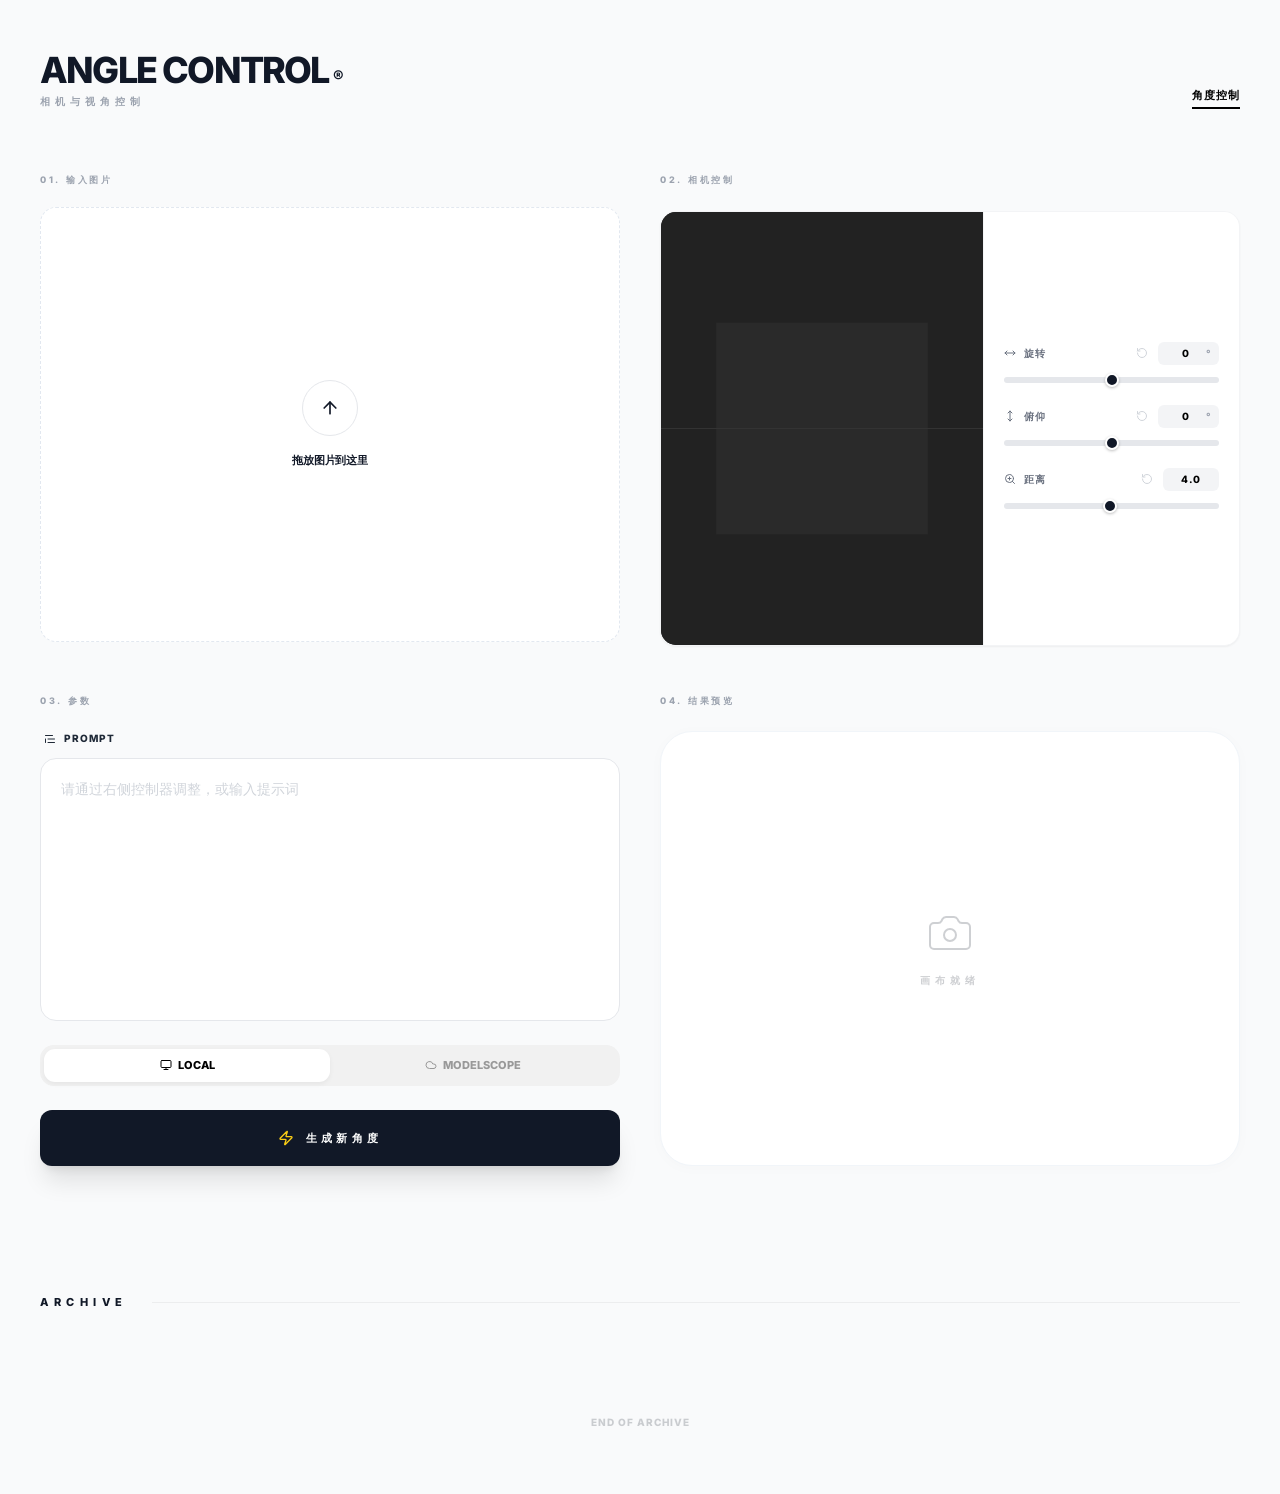
==== commit bf357bef: "性能优化" ====
--- a/static/angle.html
+++ b/static/angle.html
@@ -17,21 +17,21 @@
             } catch(e) {}
         })();
     </script>
-    <script src="/static/vendor/js/tailwindcss-cdn.js?v=2026.05.25.4"></script>
-    <script src="/static/vendor/js/lucide.js?v=2026.05.25.4"></script>
-    <script src="/static/js/theme.js?v=2026.05.25.4"></script>
-    <script src="/static/js/i18n.js?v=2026.05.25.4"></script>
-    <script src="/static/js/image-preview.js?v=2026.05.25.4"></script>
-    <script src="/static/js/history-bulk-manager.js?v=2026.05.25.4"></script>
+    <script src="/static/vendor/js/tailwindcss-cdn.js?v=2026.06.9.1779672342"></script>
+    <script src="/static/vendor/js/lucide.js?v=2026.06.9.1779672342"></script>
+    <script src="/static/js/theme.js?v=2026.06.9.1780456238"></script>
+    <script src="/static/js/i18n.js?v=2026.06.9.1780902932"></script>
+    <script src="/static/js/image-preview.js?v=2026.06.9.1779672341"></script>
+    <script src="/static/js/history-bulk-manager.js?v=2026.06.9.1780450958"></script>
     <script type="importmap">
         {
             "imports": {
-                "three": "/static/vendor/js/three-0.160.0.module.js?v=2026.05.25.4"
+                "three": "/static/vendor/js/three-0.160.0.module.js?v=2026.06.9"
             }
         }
     </script>
     <style>
-        @import url('/static/vendor/css/fonts.css?v=2026.05.25.4');
+        @import url('/static/vendor/css/fonts.css?v=2026.06.9.1779672342');
 
         :root {
             --accent: #111827;
@@ -224,8 +224,57 @@
             transition: transform 0.3s var(--easing);
             z-index: 1;
         }
+
+        /* 角度控制滑块：明/暗模式都保持清晰的轨道与滑块 */
+        #rotate-h, #rotate-v, #distance {
+            -webkit-appearance: none;
+            appearance: none;
+            background: #e5e7eb !important;
+            border-radius: 9999px;
+            outline: none;
+        }
+        #rotate-h::-webkit-slider-thumb,
+        #rotate-v::-webkit-slider-thumb,
+        #distance::-webkit-slider-thumb {
+            -webkit-appearance: none;
+            appearance: none;
+            width: 14px;
+            height: 14px;
+            border-radius: 50%;
+            background: #111827;
+            border: 2px solid #fff;
+            box-shadow: 0 1px 3px rgba(0, 0, 0, 0.25);
+            cursor: pointer;
+        }
+        #rotate-h::-moz-range-thumb,
+        #rotate-v::-moz-range-thumb,
+        #distance::-moz-range-thumb {
+            width: 14px;
+            height: 14px;
+            border-radius: 50%;
+            background: #111827;
+            border: 2px solid #fff;
+            cursor: pointer;
+        }
+        html.studio-theme-dark #rotate-h,
+        html.studio-theme-dark #rotate-v,
+        html.studio-theme-dark #distance {
+            background: #2a3444 !important;
+        }
+        html.studio-theme-dark #rotate-h::-webkit-slider-thumb,
+        html.studio-theme-dark #rotate-v::-webkit-slider-thumb,
+        html.studio-theme-dark #distance::-webkit-slider-thumb {
+            background: #d8dee9;
+            border-color: #0f141d;
+        }
+        html.studio-theme-dark #rotate-h::-moz-range-thumb,
+        html.studio-theme-dark #rotate-v::-moz-range-thumb,
+        html.studio-theme-dark #distance::-moz-range-thumb {
+            background: #d8dee9;
+            border-color: #0f141d;
+        }
     </style>
-    <link rel="stylesheet" href="/static/css/theme.css?v=2026.05.25.4">
+    <link rel="stylesheet" href="/static/css/theme.css?v=2026.06.9.1779672341">
 </head>
 
 <body class="selection:bg-black selection:text-white">
@@ -904,19 +953,22 @@
         async function runCloudTask() {
             if (!uploadedFile) throw new Error("Please upload an image first");
 
-            // Get token from centralized management (Personal -> Global)
-            let token = localStorage.getItem('modelscope_api_token');
-            
-            if (!token) {
-                try {
-                    const res = await fetch('/api/config/token');
-                    if (res.ok) {
-                        const data = await res.json();
-                        if (data.token) token = data.token;
-                    }
-                } catch (e) {
-                    console.warn("Failed to fetch global token", e);
+            // Get token from centralized management (Global server token first, legacy localStorage fallback)
+            let token = '';
+            try {
+                const res = await fetch('/api/config/token');
+                if (res.ok) {
+                    const data = await res.json();
+                    if (data.token) token = data.token;
                 }
+            } catch (e) {
+                console.warn("Failed to fetch global token", e);
+            }
+            if (token) {
+                // 自愈：清掉可能过期的旧版本地 Token，避免覆盖服务端有效 Token
+                try { localStorage.removeItem('modelscope_api_token'); } catch (e) { }
+            } else {
+                token = localStorage.getItem('modelscope_api_token') || '';
             }
 
             if (!token) {
